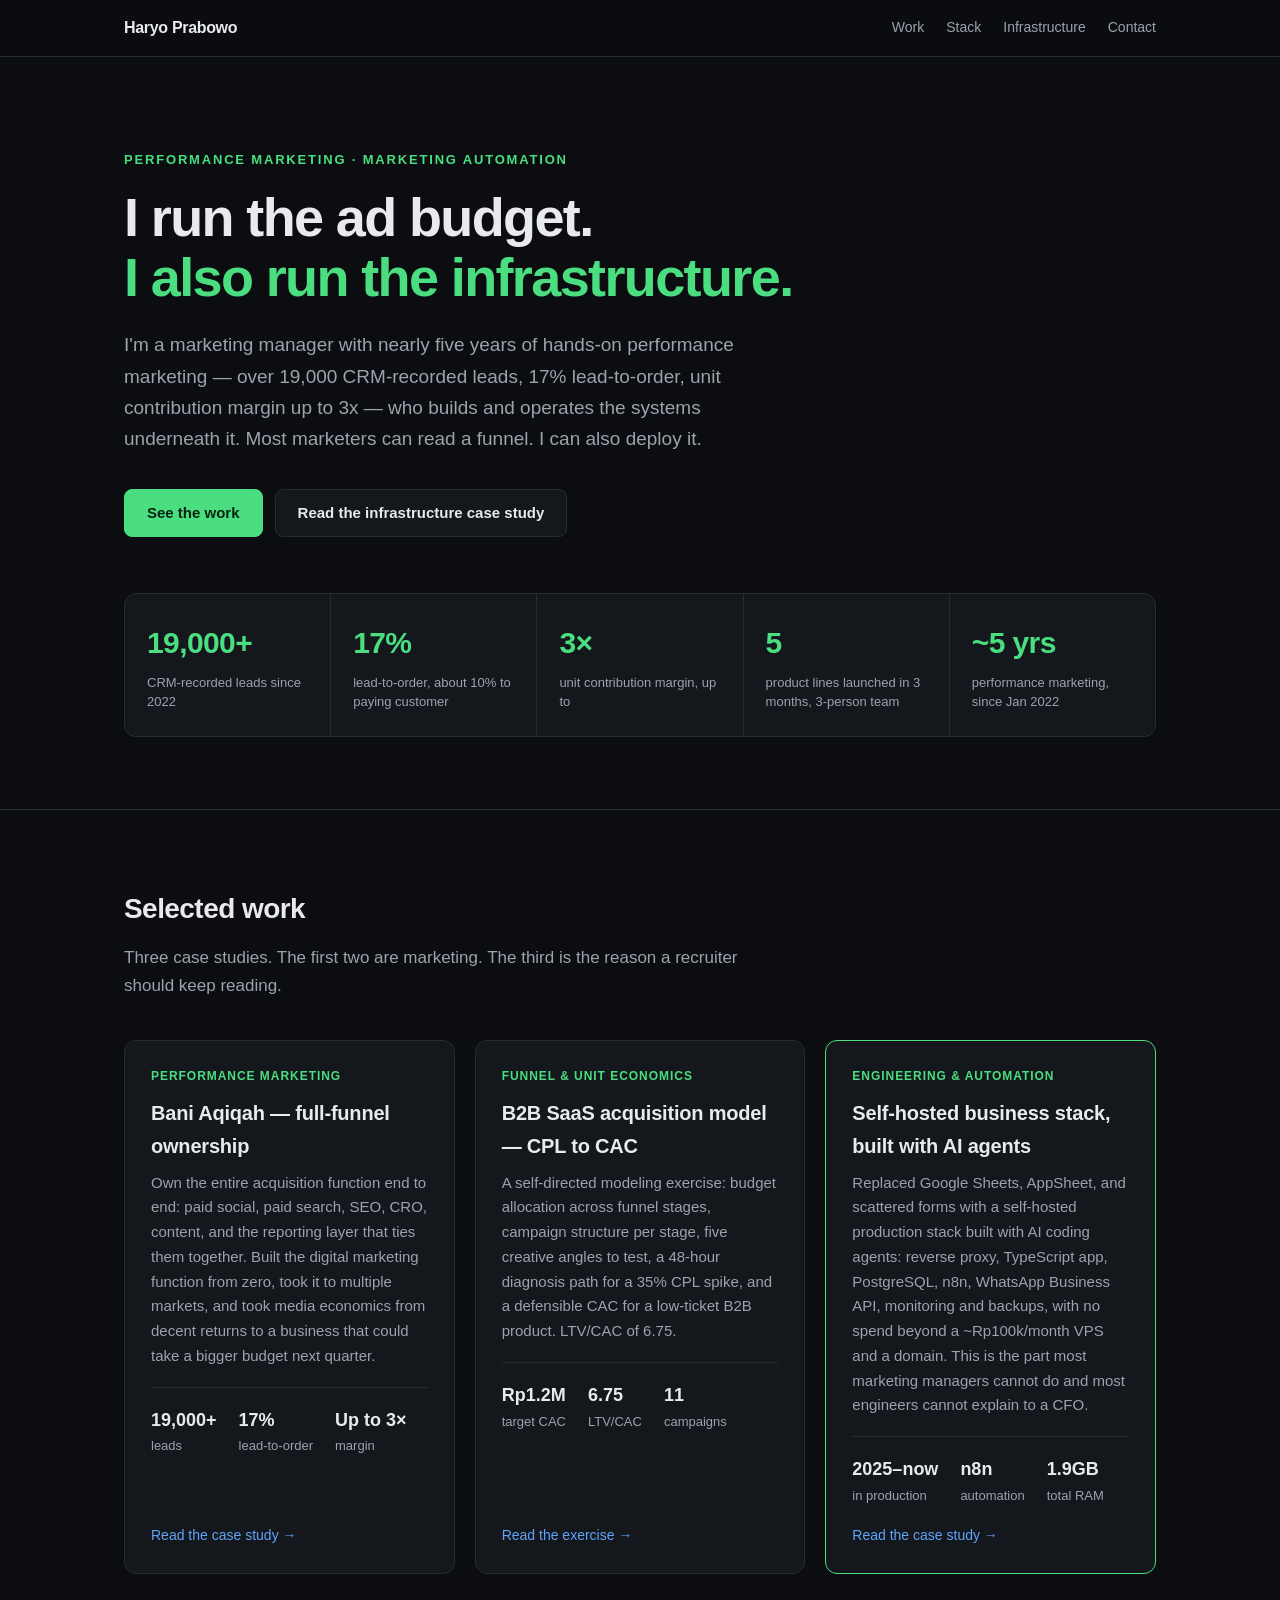
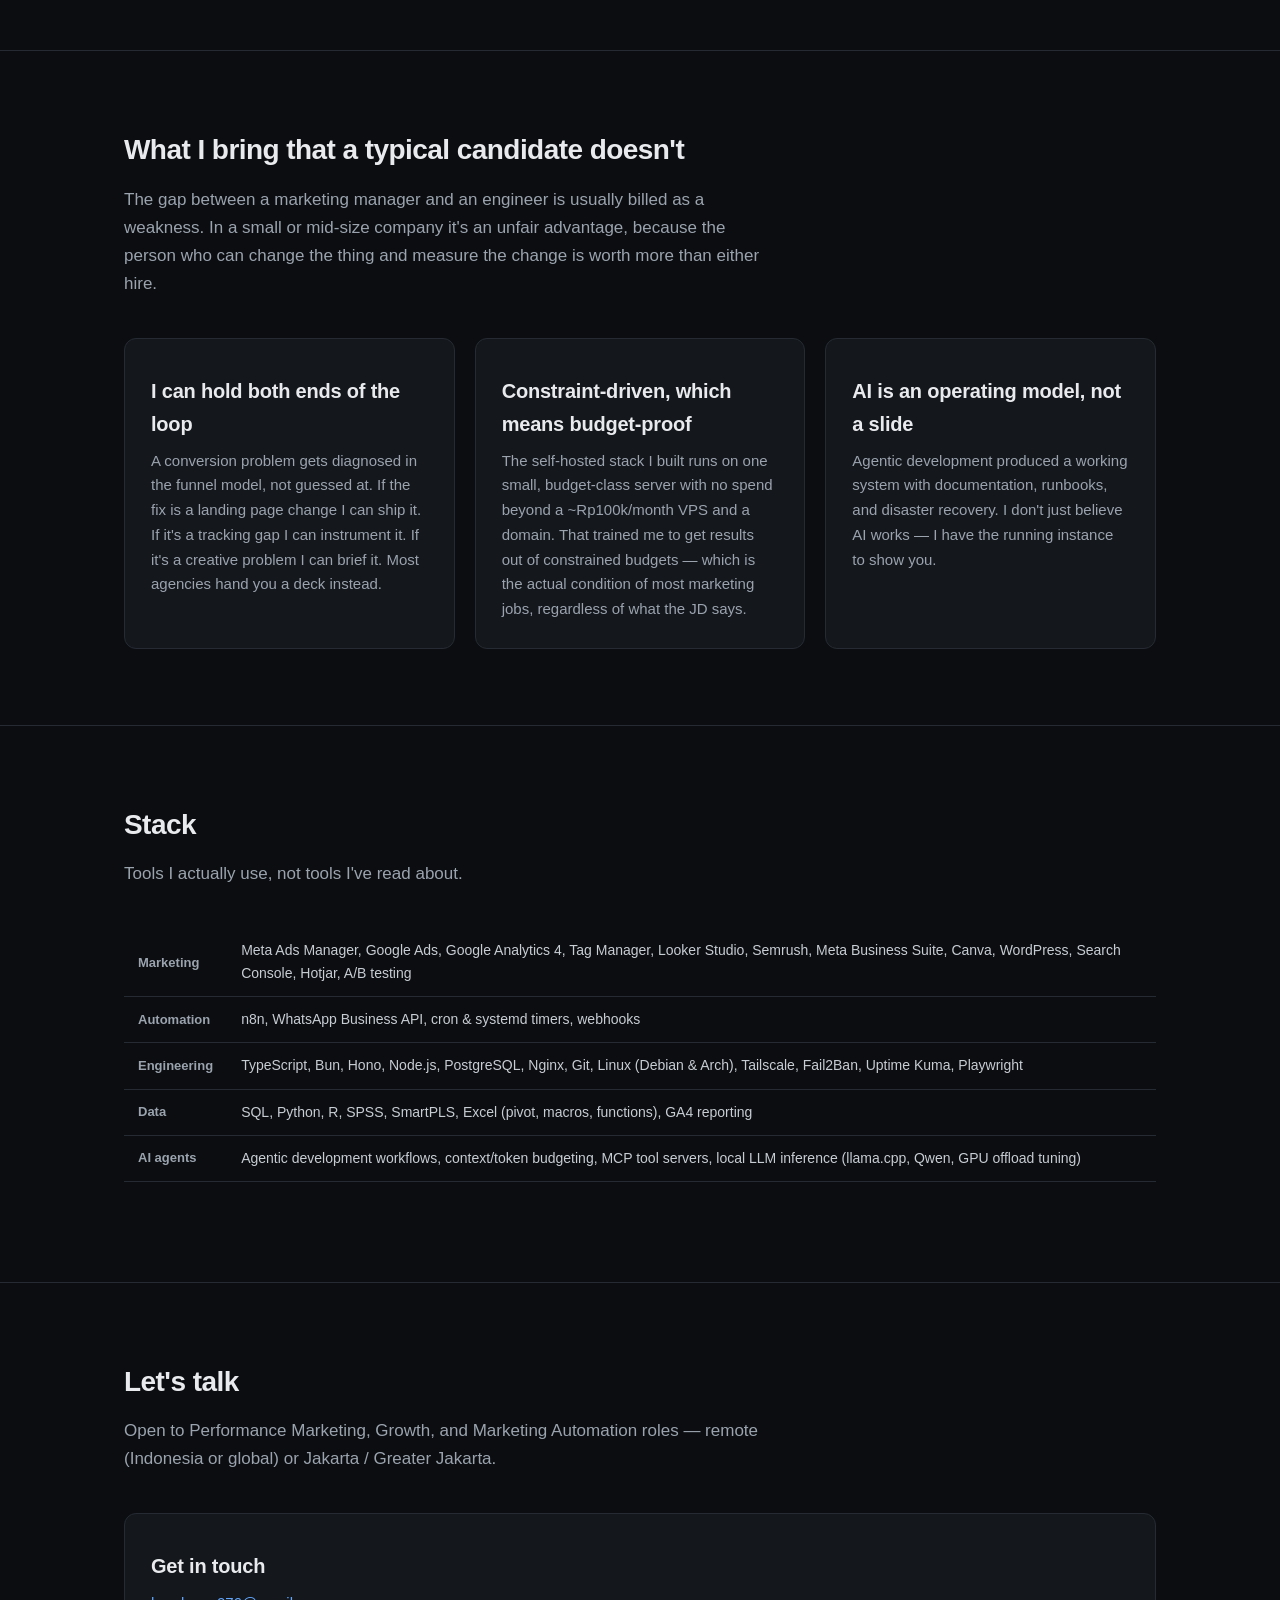
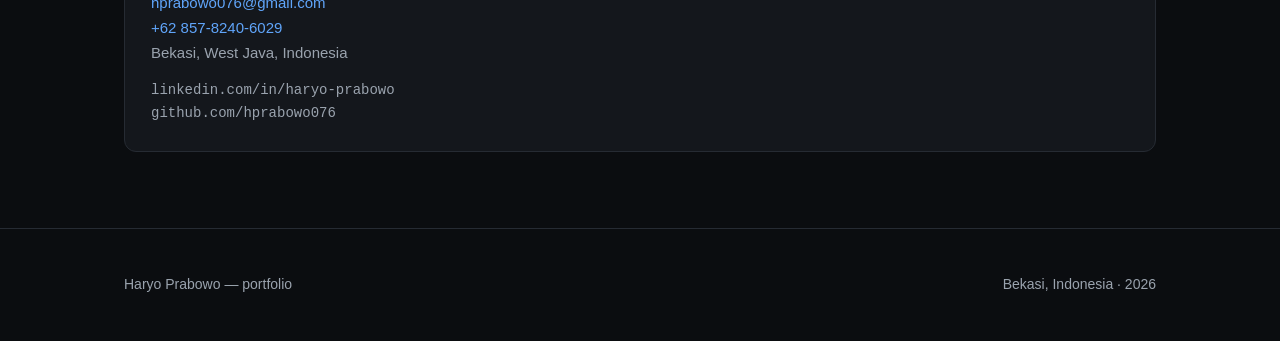
==== index.html @ f2f9f2c0 "Fix 'don't just believe' wording Co-Authored-By: Claude Opus 5.5 <noreply@anthropic.com>" ====
<!DOCTYPE html>
<html lang="en">
<head>
<meta charset="utf-8">
<meta name="viewport" content="width=device-width, initial-scale=1">
<title>Haryo Prabowo — Performance Marketing Manager who builds the stack</title>
<meta name="description" content="Performance marketing manager with over 19,000 CRM-recorded leads since 2022, 17% lead-to-order and unit contribution margin up to 3x, who also builds and operates the self-hosted systems underneath it. Growth, performance marketing, and marketing automation.">
<meta property="og:type" content="website">
<meta property="og:site_name" content="Haryo Prabowo">
<meta property="og:title" content="Haryo Prabowo — Performance Marketing Manager who builds the stack">
<meta property="og:description" content="Over 19,000 CRM-recorded leads, 17% lead-to-order, unit contribution margin up to 3x, and a self-hosted business stack built with AI coding agents. Performance marketing that can also deploy the fix.">
<meta property="og:url" content="https://hprabowo076.github.io/">
<meta property="og:image" content="https://hprabowo076.github.io/og-cover.png">
<meta property="og:image:width" content="1200">
<meta property="og:image:height" content="630">
<meta name="twitter:card" content="summary_large_image">
<meta name="twitter:title" content="Haryo Prabowo — Performance Marketing Manager who builds the stack">
<meta name="twitter:description" content="Over 19,000 CRM-recorded leads, 17% lead-to-order, unit contribution margin up to 3x, and a self-hosted business stack built with AI coding agents. Performance marketing that can also deploy the fix.">
<meta name="twitter:image" content="https://hprabowo076.github.io/og-cover.png">
<link rel="icon" href="favicon.svg">
<link rel="stylesheet" href="style.css">
</head>
<body>

<nav><div class="wrap">
  <a class="brand" href="index.html">Haryo Prabowo</a>
  <div class="links">
    <a href="#work">Work</a>
    <a href="#stack">Stack</a>
    <a href="case-infrastructure.html">Infrastructure</a>
    <a href="#contact">Contact</a>
  </div>
</div></nav>

<header class="hero"><div class="wrap">
  <div class="eyebrow">Performance Marketing · Marketing Automation</div>
  <h1>I run the ad budget.<br><em>I also run the infrastructure.</em></h1>
  <p class="sub">
    I'm a marketing manager with nearly five years of hands-on performance marketing —
    over 19,000 CRM-recorded leads, 17% lead-to-order, unit contribution margin up to 3x — who builds and
    operates the systems underneath it. Most marketers can read a funnel. I can also deploy it.
  </p>
  <div class="cta">
    <a class="btn primary" href="#work">See the work</a>
    <a class="btn" href="case-infrastructure.html">Read the infrastructure case study</a>
  </div>

  <div class="metrics">
    <div class="metric"><div class="n">19,000+</div><div class="l">CRM-recorded leads since 2022</div></div>
    <div class="metric"><div class="n">17%</div><div class="l">lead-to-order, about 10% to paying customer</div></div>
    <div class="metric"><div class="n">3&times;</div><div class="l">unit contribution margin, up to</div></div>
    <div class="metric"><div class="n">5</div><div class="l">product lines launched in 3 months, 3-person team</div></div>
    <div class="metric"><div class="n">~5 yrs</div><div class="l">performance marketing, since Jan 2022</div></div>
  </div>
</div></header>

<section id="work"><div class="wrap">
  <h2>Selected work</h2>
  <p class="section-lede">
    Three case studies. The first two are marketing. The third is the reason a recruiter
    should keep reading.
  </p>
  <div class="cards">

    <div class="card">
      <div class="tag">Performance Marketing</div>
      <h3>Bani Aqiqah — full-funnel ownership</h3>
      <p>
        Own the entire acquisition function end to end: paid social, paid search, SEO, CRO,
        content, and the reporting layer that ties them together. Built the digital marketing function from zero, took it to multiple markets, and took media economics from decent
        returns to a business that could take a bigger budget next quarter.
      </p>
      <div class="stats">
        <div><b>19,000+</b>leads</div>
        <div><b>17%</b>lead-to-order</div>
        <div><b>Up to 3&times;</b>margin</div>
      </div>
      <a class="more" href="case-marketing.html">Read the case study &rarr;</a>
    </div>

    <div class="card">
      <div class="tag">Funnel &amp; Unit Economics</div>
      <h3>B2B SaaS acquisition model — CPL to CAC</h3>
      <p>
        A self-directed modeling exercise: budget allocation across funnel stages, campaign
        structure per stage, five creative angles to test, a 48-hour diagnosis path for a 35% CPL
        spike, and a defensible CAC for a low-ticket B2B product. LTV/CAC of 6.75.
      </p>
      <div class="stats">
        <div><b>Rp1.2M</b>target CAC</div>
        <div><b>6.75</b>LTV/CAC</div>
        <div><b>11</b>campaigns</div>
      </div>
      <a class="more" href="case-kantorku.html">Read the exercise &rarr;</a>
    </div>

    <div class="card" id="stack" style="border-color:#4ade80">
      <div class="tag">Engineering &amp; Automation</div>
      <h3>Self-hosted business stack, built with AI agents</h3>
      <p>
        Replaced Google Sheets, AppSheet, and scattered forms with a self-hosted production
        stack built with AI coding agents: reverse proxy, TypeScript app, PostgreSQL, n8n,
        WhatsApp Business API, monitoring and backups, with no spend beyond a ~Rp100k/month VPS and a domain. This is the part most marketing managers cannot do and most
        engineers cannot explain to a CFO.
      </p>
      <div class="stats">
        <div><b>2025&ndash;now</b>in production</div>
        <div><b>n8n</b>automation</div>
        <div><b>1.9GB</b>total RAM</div>
      </div>
      <a class="more" href="case-infrastructure.html">Read the case study &rarr;</a>
    </div>

  </div>
</div></section>

<section><div class="wrap">
  <h2>What I bring that a typical candidate doesn't</h2>
  <p class="section-lede">
    The gap between a marketing manager and an engineer is usually billed as a weakness.
    In a small or mid-size company it's an unfair advantage, because the person who can
    change the thing and measure the change is worth more than either hire.
  </p>
  <div class="cards">
    <div class="card">
      <h3>I can hold both ends of the loop</h3>
      <p>
        A conversion problem gets diagnosed in the funnel model, not guessed at. If the fix
        is a landing page change I can ship it. If it's a tracking gap I can instrument it.
        If it's a creative problem I can brief it. Most agencies hand you a deck instead.
      </p>
    </div>
    <div class="card">
      <h3>Constraint-driven, which means budget-proof</h3>
      <p>
        The self-hosted stack I built runs on one small, budget-class server with no spend beyond a ~Rp100k/month VPS and a domain. That trained me to get results out of constrained budgets — which is the
        actual condition of most marketing jobs, regardless of what the JD says.
      </p>
    </div>
    <div class="card">
      <h3>AI is an operating model, not a slide</h3>
      <p>
        Agentic development produced a working system
        with documentation, runbooks, and disaster recovery. I don't just believe AI works — I
        have the running instance to show you.
      </p>
    </div>
  </div>
</div></section>

<section><div class="wrap">
  <h2>Stack</h2>
  <p class="section-lede">Tools I actually use, not tools I've read about.</p>
  <table>
    <tr><th>Marketing</th><td>Meta Ads Manager, Google Ads, Google Analytics 4, Tag Manager, Looker Studio, Semrush, Meta Business Suite, Canva, WordPress, Search Console, Hotjar, A/B testing</td></tr>
    <tr><th>Automation</th><td>n8n, WhatsApp Business API, cron &amp; systemd timers, webhooks</td></tr>
    <tr><th>Engineering</th><td>TypeScript, Bun, Hono, Node.js, PostgreSQL, Nginx, Git, Linux (Debian &amp; Arch), Tailscale, Fail2Ban, Uptime Kuma, Playwright</td></tr>
    <tr><th>Data</th><td>SQL, Python, R, SPSS, SmartPLS, Excel (pivot, macros, functions), GA4 reporting</td></tr>
    <tr><th>AI agents</th><td>Agentic development workflows, context/token budgeting, MCP tool servers, local LLM inference (llama.cpp, Qwen, GPU offload tuning)</td></tr>
  </table>
</div></section>

<section id="contact"><div class="wrap">
  <h2>Let's talk</h2>
  <p class="section-lede">
    Open to Performance Marketing, Growth, and Marketing Automation roles — remote
    (Indonesia or global) or Jakarta / Greater Jakarta.
  </p>
  <div class="cards">
    <div class="card">
      <h3>Get in touch</h3>
      <p>
        <a href="mailto:hprabowo076@gmail.com">hprabowo076@gmail.com</a><br>
        <a href="tel:+6285782406029">+62 857-8240-6029</a><br>
        Bekasi, West Java, Indonesia
      </p>
      <p class="mono" style="margin-top:14px; font-size:14px">
        linkedin.com/in/haryo-prabowo<br>
        github.com/hprabowo076
      </p>
    </div>
  </div>
</div></section>

<footer><div class="wrap">
  <span>Haryo Prabowo — portfolio</span>
  <span>Bekasi, Indonesia · 2026</span>
</div></footer>

</body>
</html>
---- style.css ----
:root {
  --bg: #0b0d10;
  --surface: #14171c;
  --surface-2: #1b1f26;
  --line: #262b33;
  --text: #e8eaed;
  --muted: #9aa3ae;
  --accent: #4ade80;
  --accent-2: #60a5fa;
  --warn: #fbbf24;
  --max: 1080px;
}

* { box-sizing: border-box; margin: 0; padding: 0; }

html { scroll-behavior: smooth; }

body {
  background: var(--bg);
  color: var(--text);
  font: 16px/1.65 -apple-system, BlinkMacSystemFont, "Segoe UI", Inter, Roboto, sans-serif;
  -webkit-font-smoothing: antialiased;
}

a { color: var(--accent-2); text-decoration: none; }
a:hover { text-decoration: underline; }

.wrap { max-width: var(--max); margin: 0 auto; padding: 0 24px; }
.mono { font-family: ui-monospace, SFMono-Regular, "SF Mono", Menlo, Consolas, monospace; }

/* ---- nav ---- */
nav {
  position: sticky; top: 0; z-index: 10;
  background: rgba(11, 13, 16, 0.85);
  backdrop-filter: blur(12px);
  border-bottom: 1px solid var(--line);
}
nav .wrap { display: flex; align-items: center; justify-content: space-between; height: 56px; }
nav .brand { font-weight: 700; letter-spacing: -0.02em; color: var(--text); }
nav .links { display: flex; gap: 22px; font-size: 14px; }
nav .links a { color: var(--muted); }
nav .links a:hover { color: var(--text); text-decoration: none; }

/* ---- hero ---- */
header.hero { padding: 92px 0 72px; border-bottom: 1px solid var(--line); }
.eyebrow {
  font-size: 13px; letter-spacing: 0.14em; text-transform: uppercase;
  color: var(--accent); margin-bottom: 18px; font-weight: 600;
}
h1 { font-size: clamp(32px, 5.5vw, 54px); line-height: 1.1; letter-spacing: -0.03em; font-weight: 800; }
h1 em { font-style: normal; color: var(--accent); }
.sub { margin-top: 22px; font-size: 19px; color: var(--muted); max-width: 640px; }
.cta { margin-top: 34px; display: flex; gap: 12px; flex-wrap: wrap; }
.btn {
  display: inline-block; padding: 11px 22px; border-radius: 8px;
  font-size: 15px; font-weight: 600; border: 1px solid var(--line);
  background: var(--surface); color: var(--text);
}
.btn:hover { border-color: var(--accent); text-decoration: none; }
.btn.primary { background: var(--accent); color: #06240f; border-color: var(--accent); }

/* ---- metrics ---- */
.metrics { display: grid; grid-template-columns: repeat(auto-fit, minmax(190px, 1fr)); gap: 1px; background: var(--line); border: 1px solid var(--line); border-radius: 12px; overflow: hidden; margin-top: 56px; }
.metric { background: var(--surface); padding: 24px 22px; }
.metric .n { font-size: 30px; font-weight: 800; letter-spacing: -0.02em; color: var(--accent); }
.metric .l { font-size: 13px; color: var(--muted); margin-top: 6px; line-height: 1.45; }

/* ---- sections ---- */
section { padding: 76px 0; border-bottom: 1px solid var(--line); }
h2 { font-size: 28px; letter-spacing: -0.02em; font-weight: 700; margin-bottom: 12px; }
.section-lede { color: var(--muted); max-width: 640px; margin-bottom: 40px; font-size: 17px; }

/* ---- case cards ---- */
.cards { display: grid; grid-template-columns: repeat(auto-fit, minmax(320px, 1fr)); gap: 20px; }
.card {
  background: var(--surface); border: 1px solid var(--line); border-radius: 12px;
  padding: 26px; display: flex; flex-direction: column; transition: border-color .15s;
}
.card:hover { border-color: var(--accent); }
.card .tag { font-size: 12px; color: var(--accent); letter-spacing: .08em; text-transform: uppercase; font-weight: 600; }
.card h3 { font-size: 20px; margin: 10px 0 8px; letter-spacing: -0.01em; }
.card p { color: var(--muted); font-size: 15px; }
.card .stats { margin-top: 18px; padding-top: 18px; border-top: 1px solid var(--line); display: flex; gap: 22px; font-size: 13px; color: var(--muted); }
.card .stats b { display: block; color: var(--text); font-size: 18px; }
.card .more { margin-top: auto; padding-top: 18px; font-size: 14px; color: var(--accent-2); }

/* ---- article (case study pages) ---- */
article h1 { font-size: clamp(28px, 4.5vw, 42px); margin-bottom: 8px; }
article .meta { color: var(--muted); font-size: 14px; margin-bottom: 40px; }
article h2 { margin-top: 48px; font-size: 24px; }
article h3 { margin-top: 32px; font-size: 18px; color: var(--text); }
article p { margin: 16px 0; color: #c8cdd4; max-width: 72ch; }
article ul { margin: 16px 0 16px 22px; color: #c8cdd4; }
article li { margin-bottom: 8px; }
article .callout {
  border-left: 3px solid var(--accent); background: var(--surface);
  padding: 18px 22px; border-radius: 0 8px 8px 0; margin: 28px 0;
}
article .callout p { margin: 0; color: var(--text); }
.back { display: inline-block; margin-bottom: 28px; font-size: 14px; color: var(--muted); }

table { width: 100%; border-collapse: collapse; margin: 24px 0; font-size: 14px; }
th, td { text-align: left; padding: 11px 14px; border-bottom: 1px solid var(--line); }
th { color: var(--muted); font-weight: 600; font-size: 13px; }
td { color: #c8cdd4; }

pre {
  background: var(--surface); border: 1px solid var(--line); border-radius: 8px;
  padding: 18px; overflow-x: auto; font-size: 13px; line-height: 1.6; color: #c8cdd4;
  margin: 20px 0;
}
code { font-family: ui-monospace, SFMono-Regular, Menlo, Consolas, monospace; }
p code, li code, td code { background: var(--surface-2); padding: 2px 6px; border-radius: 4px; font-size: 13px; }

footer { padding: 44px 0; color: var(--muted); font-size: 14px; }
footer .wrap { display: flex; justify-content: space-between; flex-wrap: wrap; gap: 12px; }

@media (max-width: 640px) {
  nav .links { gap: 14px; font-size: 13px; }
  header.hero { padding: 60px 0 48px; }
  section { padding: 56px 0; }
}
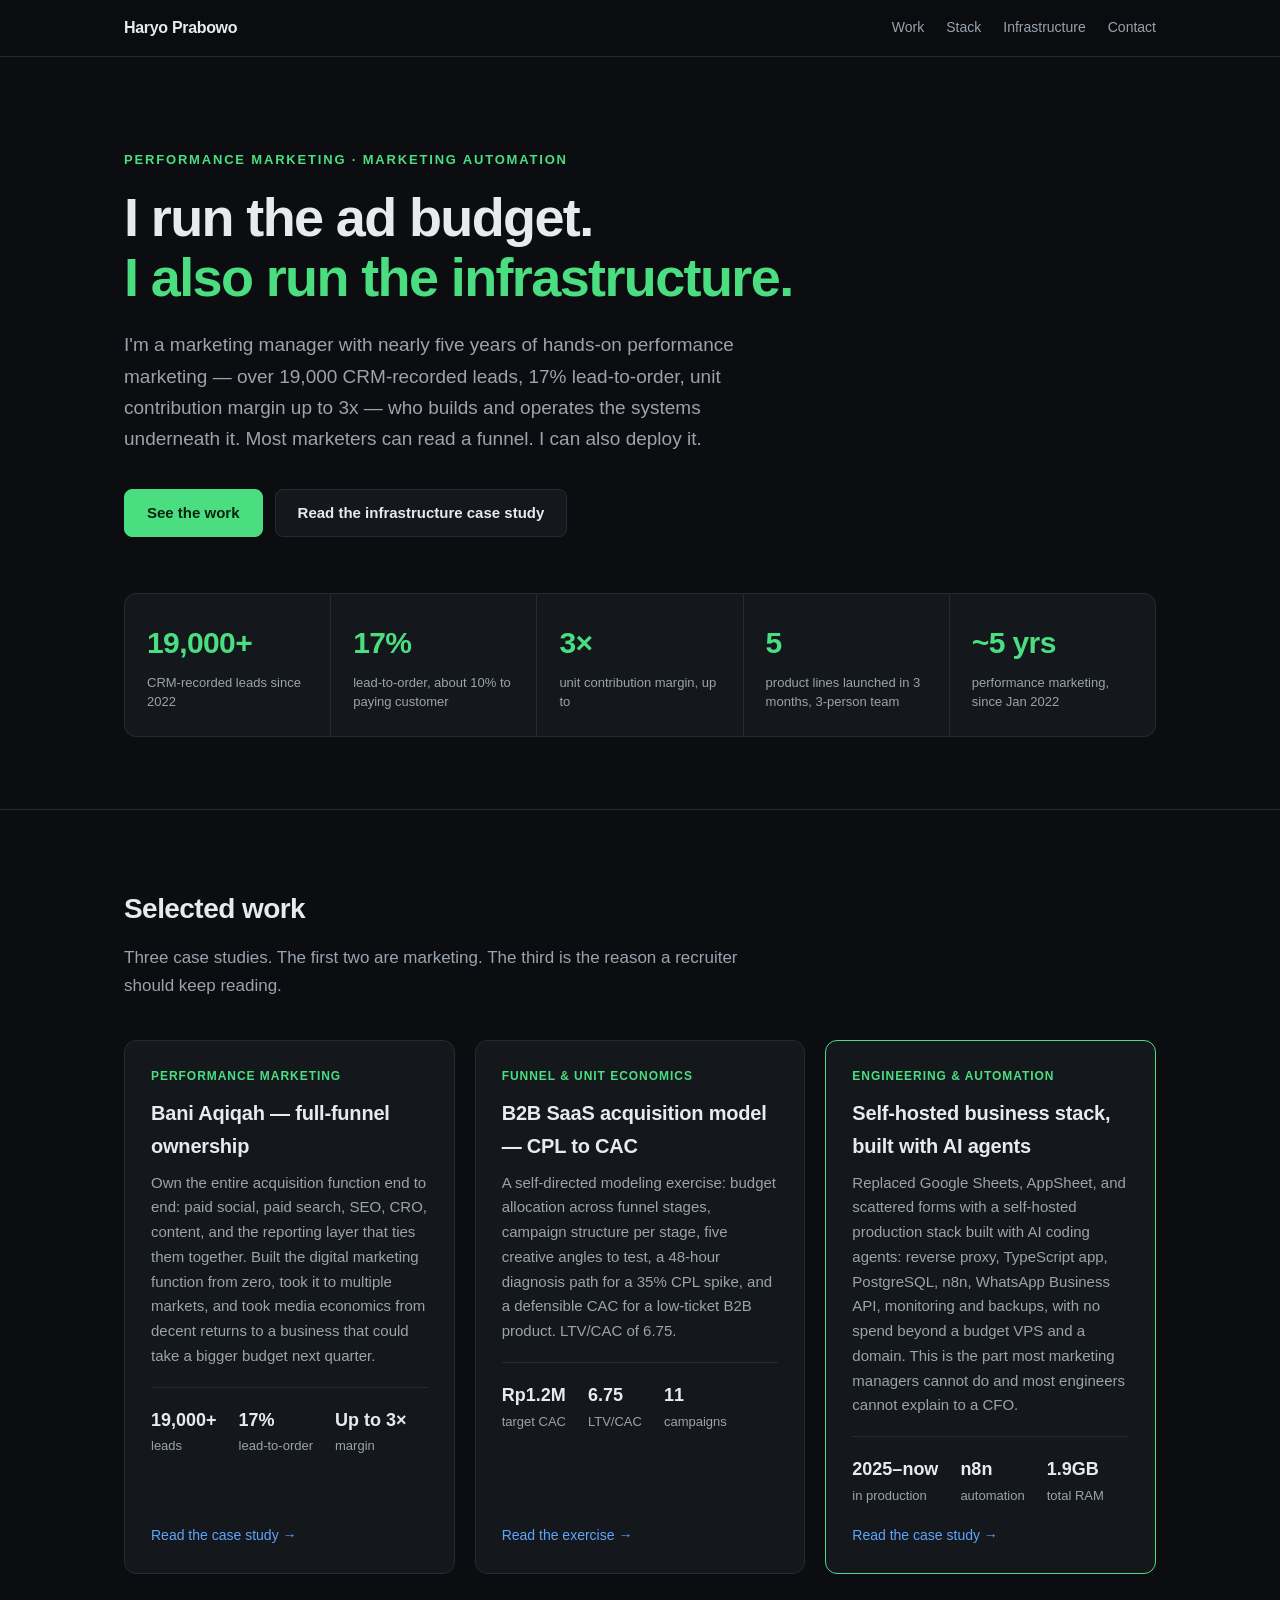
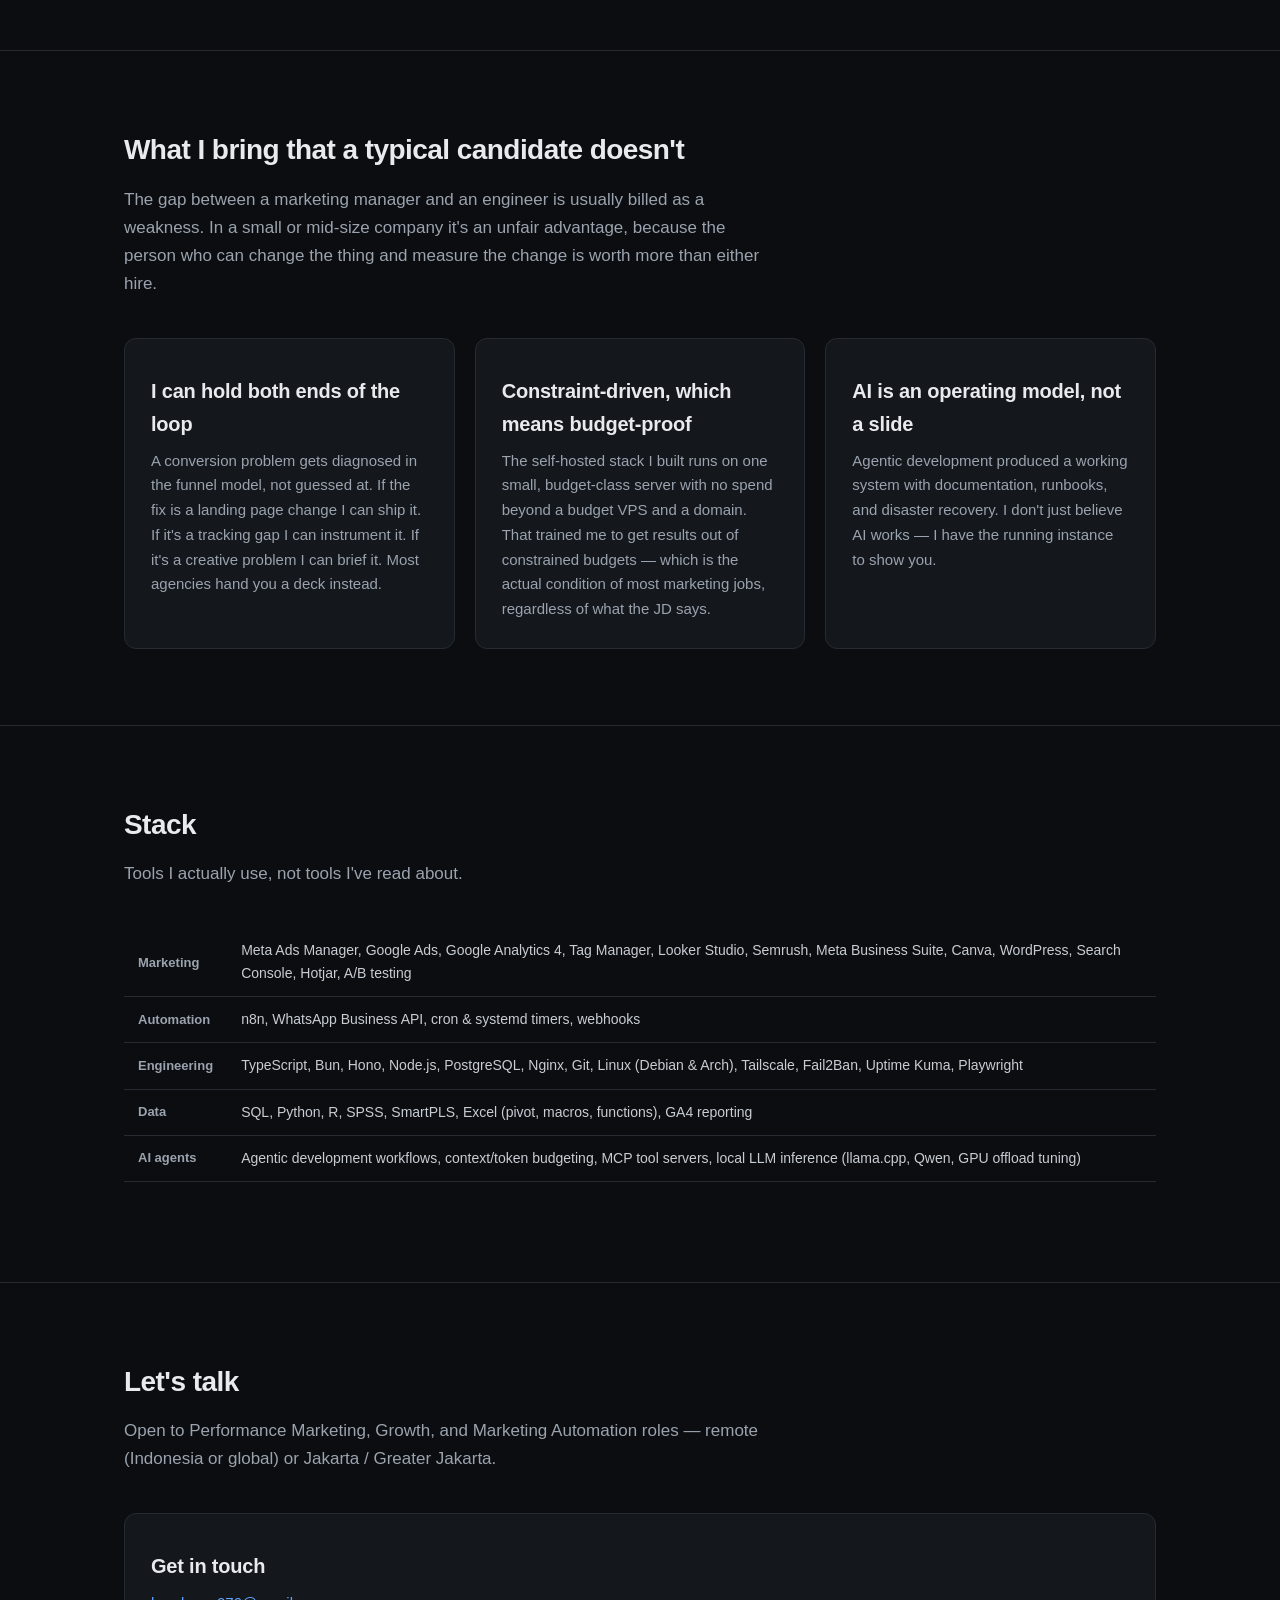
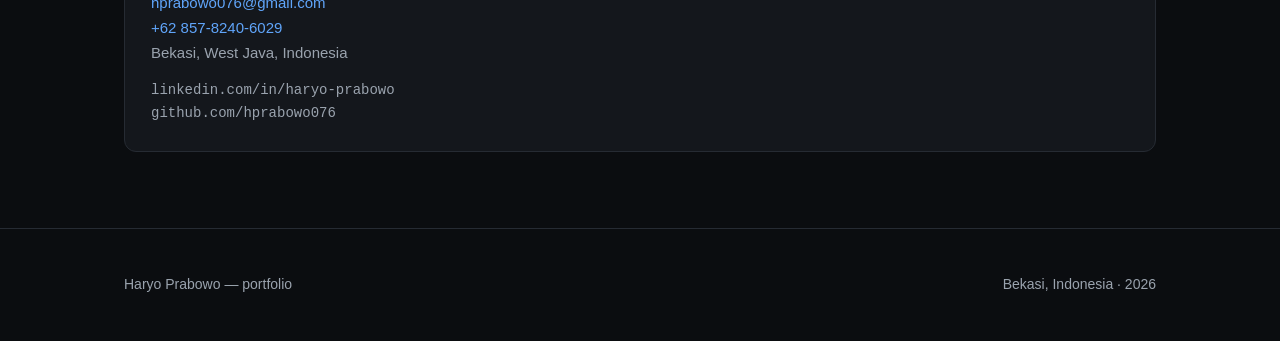
==== commit 210eb0dc: "Drop server cost from portfolio and resume Co-Authored-By: Claude Opus 5.5 <noreply@anthropic.com>" ====
--- a/index.html
+++ b/index.html
@@ -100,7 +100,7 @@
       <p>
         Replaced Google Sheets, AppSheet, and scattered forms with a self-hosted production
         stack built with AI coding agents: reverse proxy, TypeScript app, PostgreSQL, n8n,
-        WhatsApp Business API, monitoring and backups, with no spend beyond a ~Rp100k/month VPS and a domain. This is the part most marketing managers cannot do and most
+        WhatsApp Business API, monitoring and backups, with no spend beyond a budget VPS and a domain. This is the part most marketing managers cannot do and most
         engineers cannot explain to a CFO.
       </p>
       <div class="stats">
@@ -133,7 +133,7 @@
     <div class="card">
       <h3>Constraint-driven, which means budget-proof</h3>
       <p>
-        The self-hosted stack I built runs on one small, budget-class server with no spend beyond a ~Rp100k/month VPS and a domain. That trained me to get results out of constrained budgets — which is the
+        The self-hosted stack I built runs on one small, budget-class server with no spend beyond a budget VPS and a domain. That trained me to get results out of constrained budgets — which is the
         actual condition of most marketing jobs, regardless of what the JD says.
       </p>
     </div>
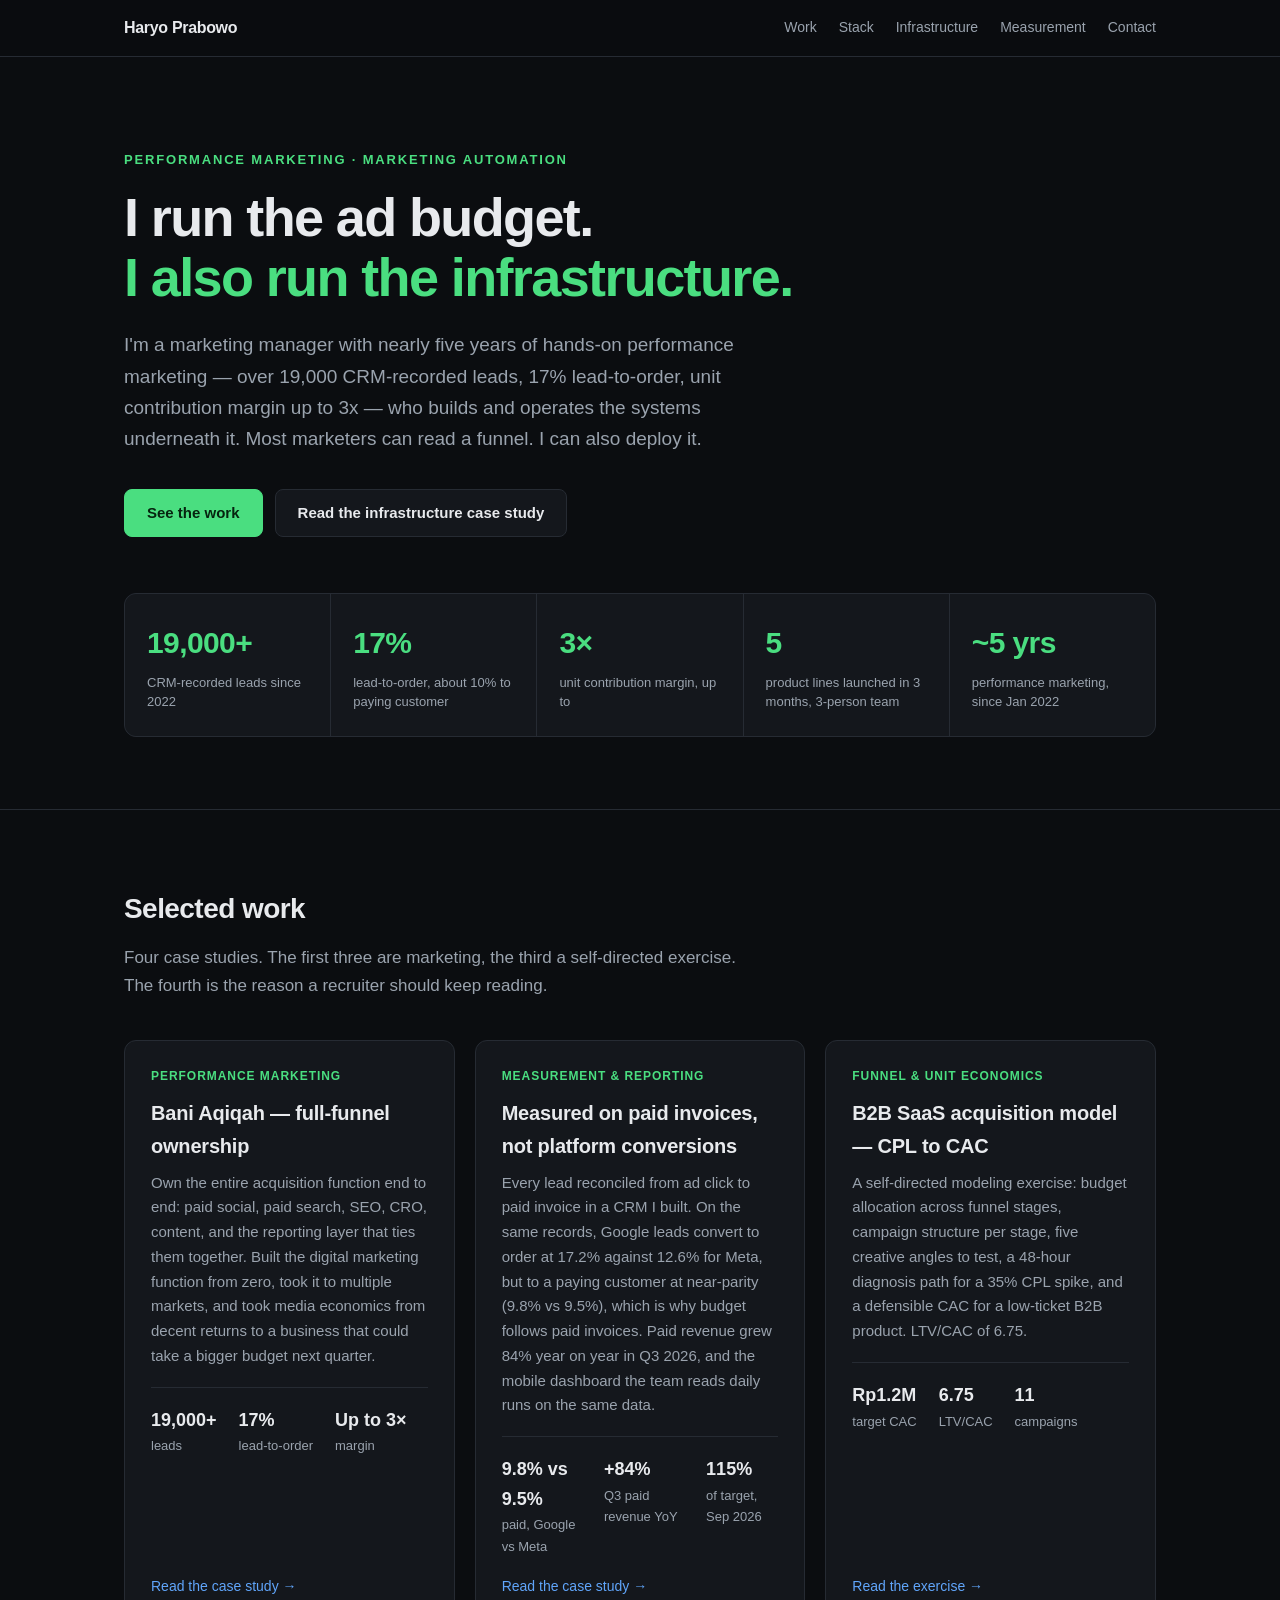
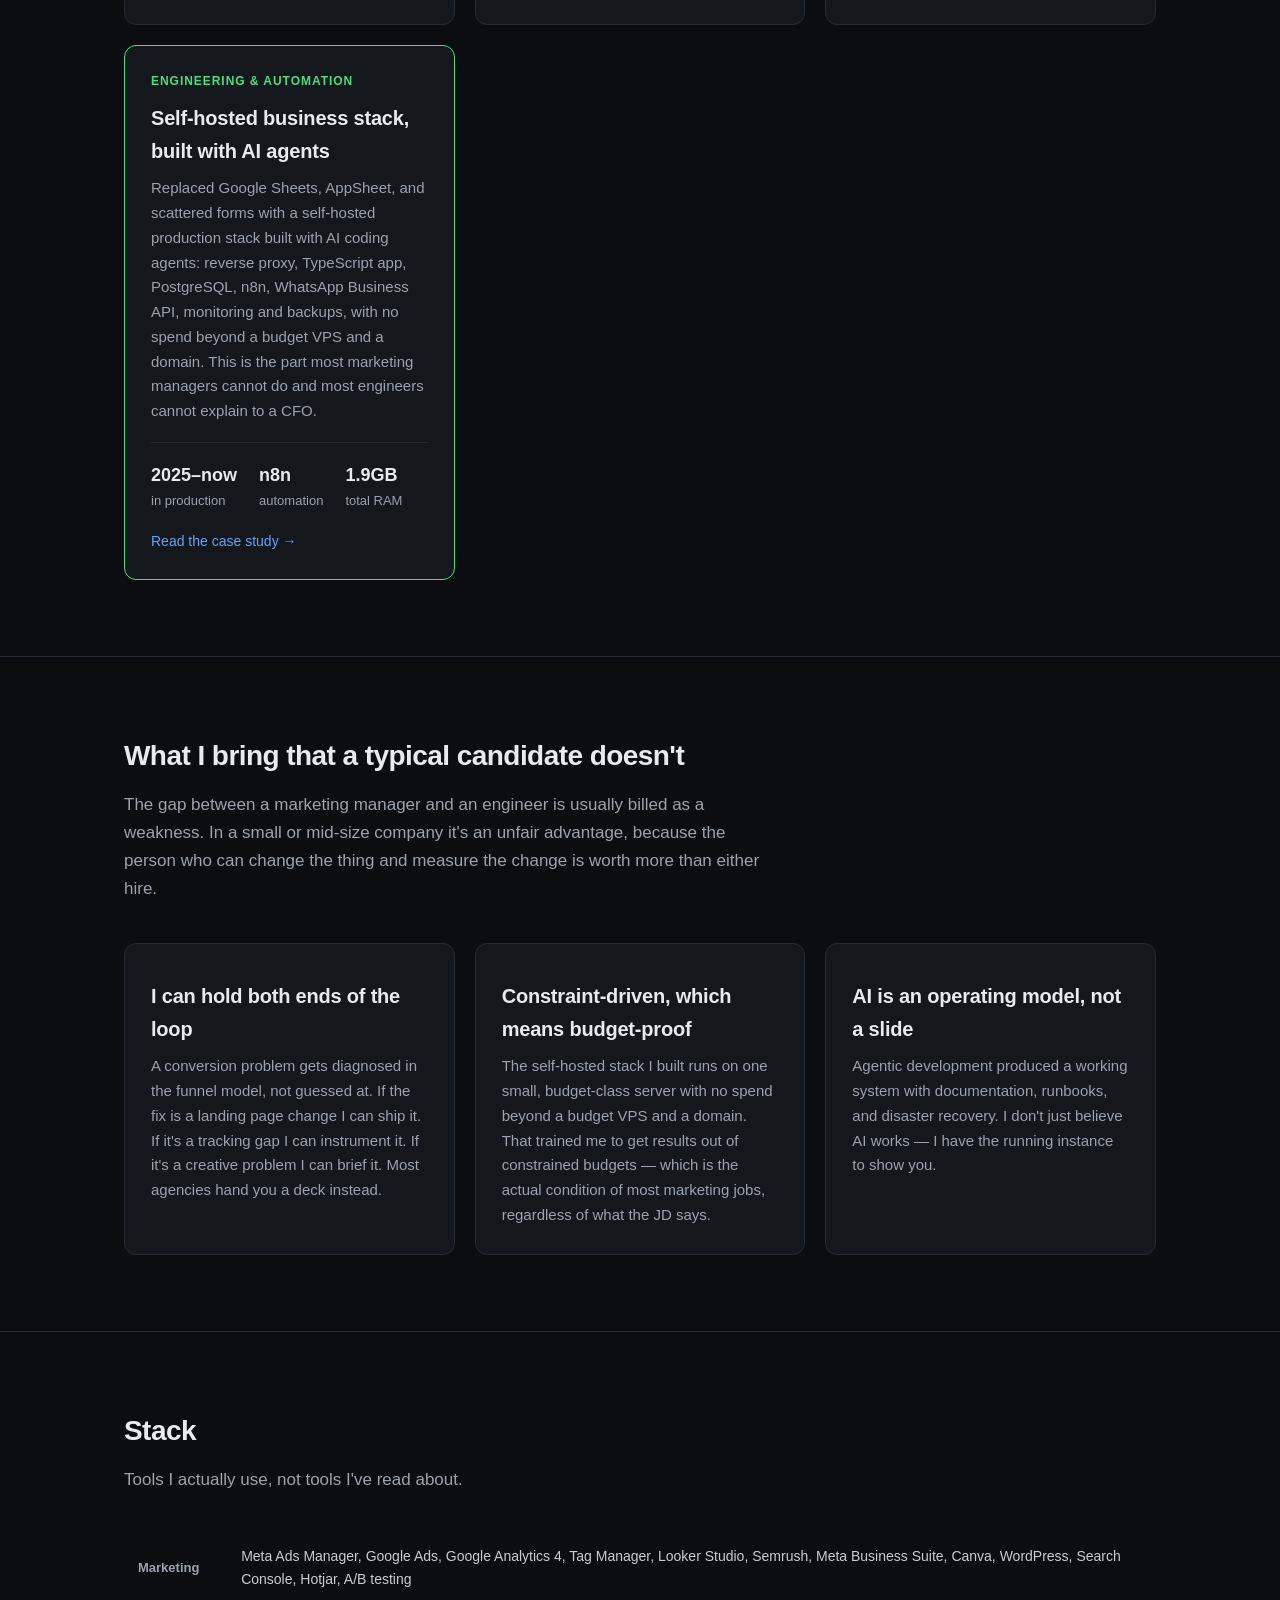
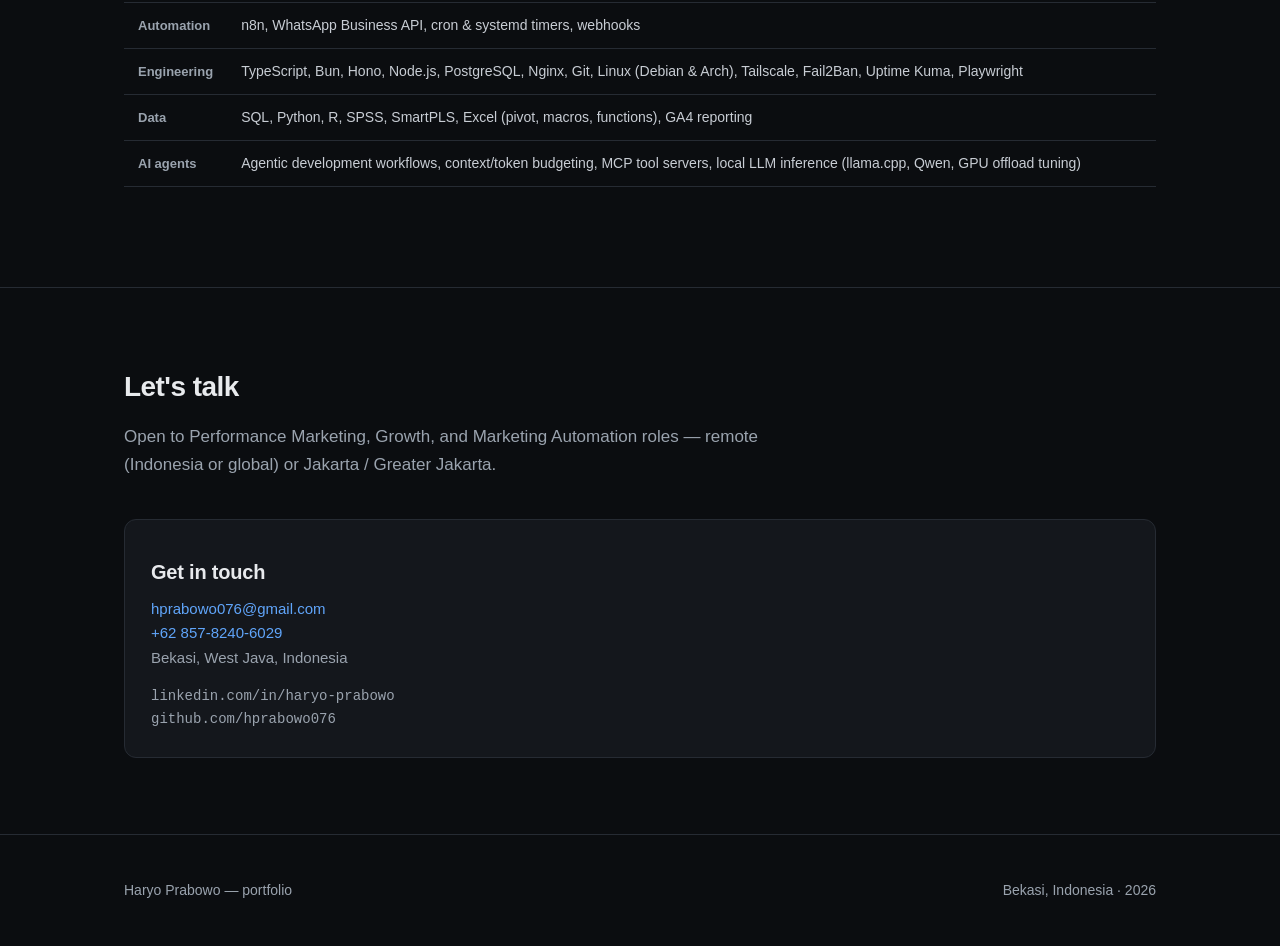
==== commit 0ed14d25: "Add measurement case study (paid-invoice reconciliation, reporting dashboard) Co-Authored-By: Claude" ====
--- a/index.html
+++ b/index.html
@@ -28,6 +28,7 @@
     <a href="#work">Work</a>
     <a href="#stack">Stack</a>
     <a href="case-infrastructure.html">Infrastructure</a>
+    <a href="case-measurement.html">Measurement</a>
     <a href="#contact">Contact</a>
   </div>
 </div></nav>
@@ -57,8 +58,8 @@
 <section id="work"><div class="wrap">
   <h2>Selected work</h2>
   <p class="section-lede">
-    Three case studies. The first two are marketing. The third is the reason a recruiter
-    should keep reading.
+    Four case studies. The first three are marketing, the third a self-directed exercise. The fourth
+    is the reason a recruiter should keep reading.
   </p>
   <div class="cards">
 
@@ -76,6 +77,23 @@
         <div><b>Up to 3&times;</b>margin</div>
       </div>
       <a class="more" href="case-marketing.html">Read the case study &rarr;</a>
+    </div>
+
+    <div class="card">
+      <div class="tag">Measurement &amp; Reporting</div>
+      <h3>Measured on paid invoices, not platform conversions</h3>
+      <p>
+        Every lead reconciled from ad click to paid invoice in a CRM I built. On the same records, Google
+        leads convert to order at 17.2% against 12.6% for Meta, but to a paying customer at near-parity
+        (9.8% vs 9.5%), which is why budget follows paid invoices. Paid revenue grew 84% year on year in
+        Q3 2026, and the mobile dashboard the team reads daily runs on the same data.
+      </p>
+      <div class="stats">
+        <div><b>9.8% vs 9.5%</b>paid, Google vs Meta</div>
+        <div><b>+84%</b>Q3 paid revenue YoY</div>
+        <div><b>115%</b>of target, Sep 2026</div>
+      </div>
+      <a class="more" href="case-measurement.html">Read the case study &rarr;</a>
     </div>
 
     <div class="card">
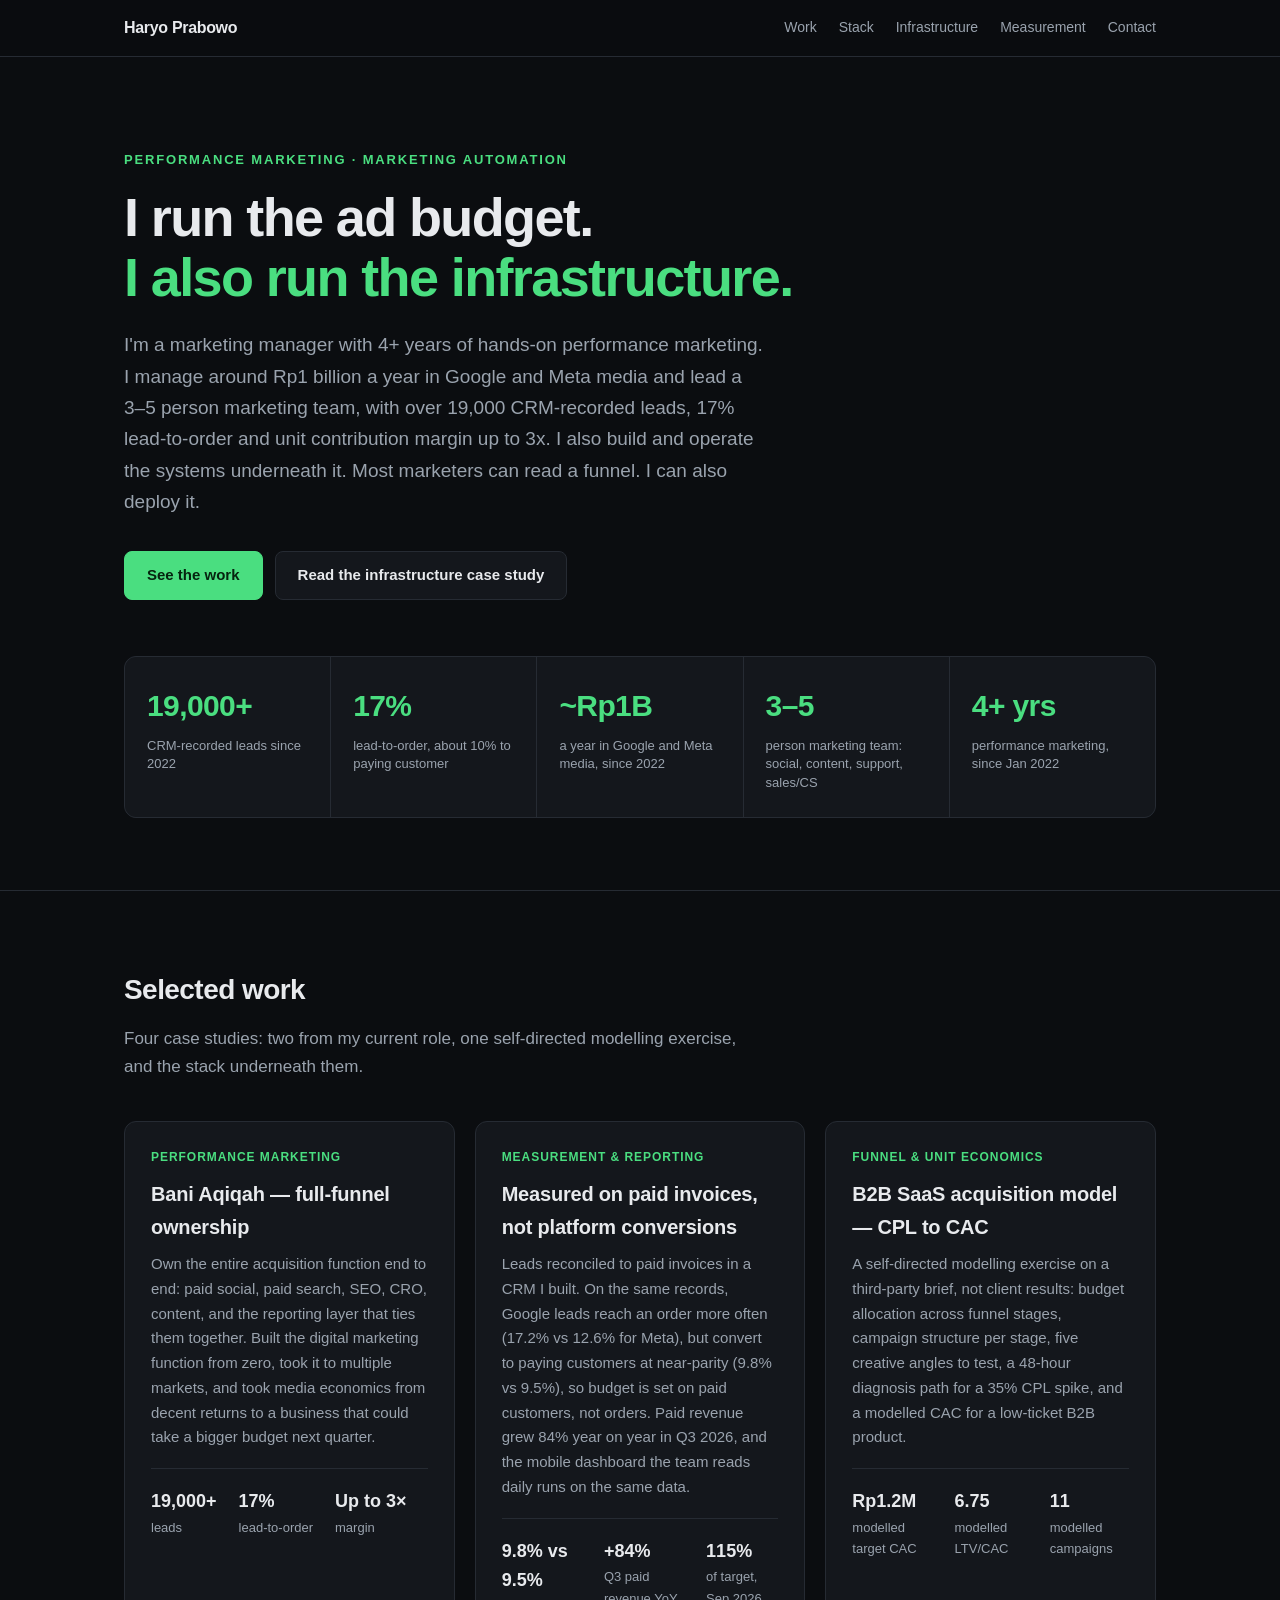
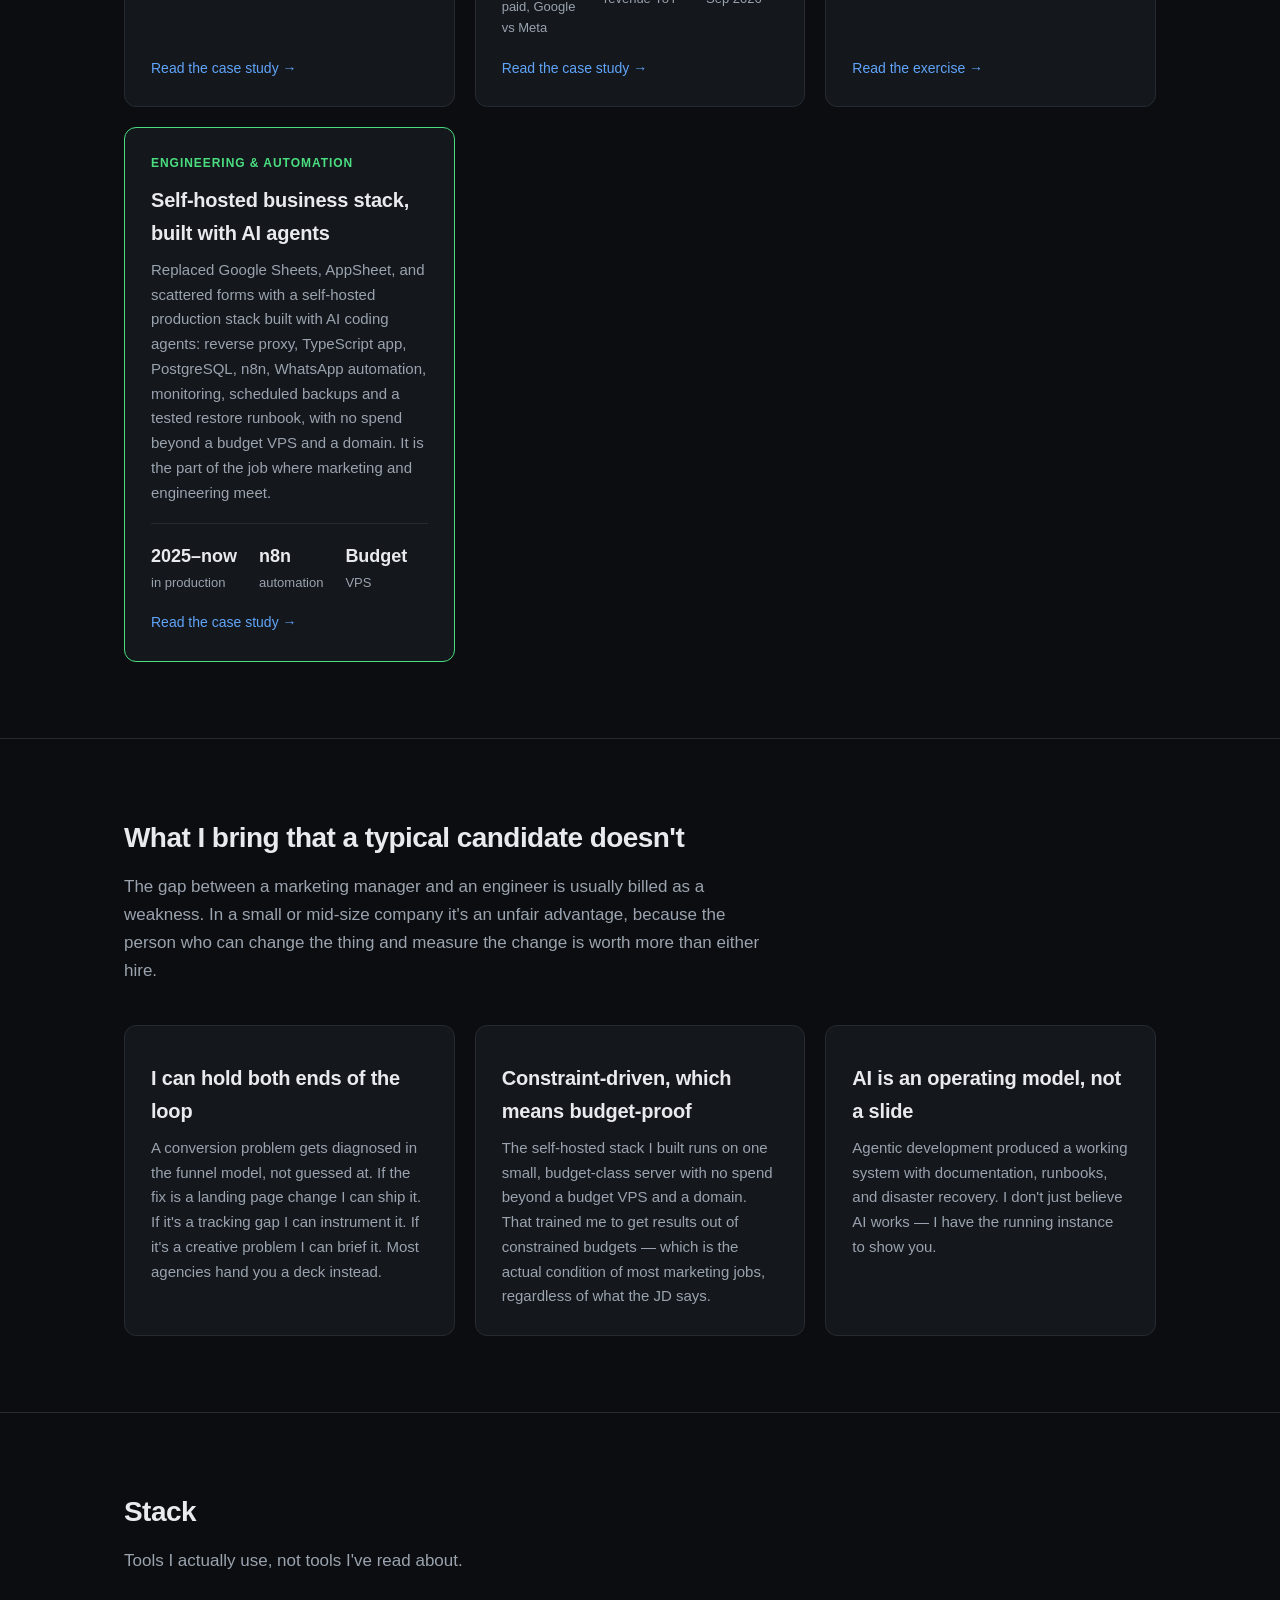
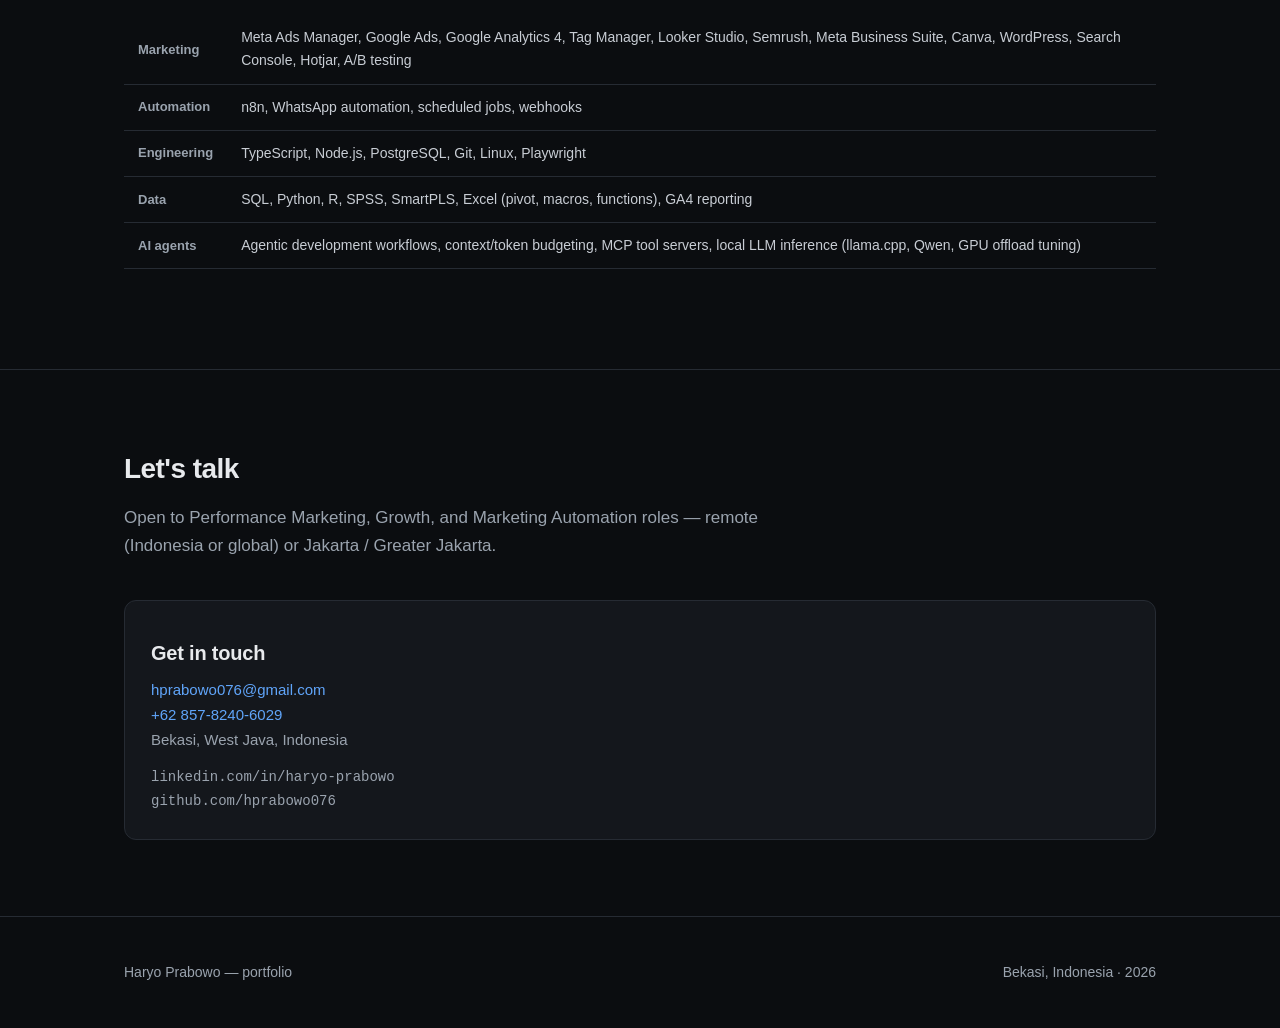
==== commit 45541bff: "Apply independent review: budget ballpark, team, near-parity channel message, WhatsApp automation wo" ====
--- a/index.html
+++ b/index.html
@@ -4,18 +4,18 @@
 <meta charset="utf-8">
 <meta name="viewport" content="width=device-width, initial-scale=1">
 <title>Haryo Prabowo — Performance Marketing Manager who builds the stack</title>
-<meta name="description" content="Performance marketing manager with over 19,000 CRM-recorded leads since 2022, 17% lead-to-order and unit contribution margin up to 3x, who also builds and operates the self-hosted systems underneath it. Growth, performance marketing, and marketing automation.">
+<meta name="description" content="Performance marketing manager: around Rp1 billion a year in Google and Meta media, over 19,000 CRM-recorded leads since 2022, 17% lead-to-order, a 3–5 person team, and the self-hosted systems underneath it. Growth, performance marketing, and marketing automation.">
 <meta property="og:type" content="website">
 <meta property="og:site_name" content="Haryo Prabowo">
 <meta property="og:title" content="Haryo Prabowo — Performance Marketing Manager who builds the stack">
-<meta property="og:description" content="Over 19,000 CRM-recorded leads, 17% lead-to-order, unit contribution margin up to 3x, and a self-hosted business stack built with AI coding agents. Performance marketing that can also deploy the fix.">
+<meta property="og:description" content="Around Rp1 billion a year in Google and Meta media, over 19,000 CRM-recorded leads, 17% lead-to-order, and a self-hosted business stack built with AI coding agents. Performance marketing that can also deploy the fix.">
 <meta property="og:url" content="https://hprabowo076.github.io/">
 <meta property="og:image" content="https://hprabowo076.github.io/og-cover.png">
 <meta property="og:image:width" content="1200">
 <meta property="og:image:height" content="630">
 <meta name="twitter:card" content="summary_large_image">
 <meta name="twitter:title" content="Haryo Prabowo — Performance Marketing Manager who builds the stack">
-<meta name="twitter:description" content="Over 19,000 CRM-recorded leads, 17% lead-to-order, unit contribution margin up to 3x, and a self-hosted business stack built with AI coding agents. Performance marketing that can also deploy the fix.">
+<meta name="twitter:description" content="Around Rp1 billion a year in Google and Meta media, over 19,000 CRM-recorded leads, 17% lead-to-order, and a self-hosted business stack built with AI coding agents. Performance marketing that can also deploy the fix.">
 <meta name="twitter:image" content="https://hprabowo076.github.io/og-cover.png">
 <link rel="icon" href="favicon.svg">
 <link rel="stylesheet" href="style.css">
@@ -37,9 +37,10 @@
   <div class="eyebrow">Performance Marketing · Marketing Automation</div>
   <h1>I run the ad budget.<br><em>I also run the infrastructure.</em></h1>
   <p class="sub">
-    I'm a marketing manager with nearly five years of hands-on performance marketing —
-    over 19,000 CRM-recorded leads, 17% lead-to-order, unit contribution margin up to 3x — who builds and
-    operates the systems underneath it. Most marketers can read a funnel. I can also deploy it.
+    I'm a marketing manager with 4+ years of hands-on performance marketing. I manage around Rp1 billion a
+    year in Google and Meta media and lead a 3&ndash;5 person marketing team, with over 19,000 CRM-recorded
+    leads, 17% lead-to-order and unit contribution margin up to 3x. I also build and operate the systems
+    underneath it. Most marketers can read a funnel. I can also deploy it.
   </p>
   <div class="cta">
     <a class="btn primary" href="#work">See the work</a>
@@ -49,17 +50,16 @@
   <div class="metrics">
     <div class="metric"><div class="n">19,000+</div><div class="l">CRM-recorded leads since 2022</div></div>
     <div class="metric"><div class="n">17%</div><div class="l">lead-to-order, about 10% to paying customer</div></div>
-    <div class="metric"><div class="n">3&times;</div><div class="l">unit contribution margin, up to</div></div>
-    <div class="metric"><div class="n">5</div><div class="l">product lines launched in 3 months, 3-person team</div></div>
-    <div class="metric"><div class="n">~5 yrs</div><div class="l">performance marketing, since Jan 2022</div></div>
+    <div class="metric"><div class="n">~Rp1B</div><div class="l">a year in Google and Meta media, since 2022</div></div>
+    <div class="metric"><div class="n">3&ndash;5</div><div class="l">person marketing team: social, content, support, sales/CS</div></div>
+    <div class="metric"><div class="n">4+ yrs</div><div class="l">performance marketing, since Jan 2022</div></div>
   </div>
 </div></header>
 
 <section id="work"><div class="wrap">
   <h2>Selected work</h2>
   <p class="section-lede">
-    Four case studies. The first three are marketing, the third a self-directed exercise. The fourth
-    is the reason a recruiter should keep reading.
+    Four case studies: two from my current role, one self-directed modelling exercise, and the stack underneath them.
   </p>
   <div class="cards">
 
@@ -83,9 +83,9 @@
       <div class="tag">Measurement &amp; Reporting</div>
       <h3>Measured on paid invoices, not platform conversions</h3>
       <p>
-        Every lead reconciled from ad click to paid invoice in a CRM I built. On the same records, Google
-        leads convert to order at 17.2% against 12.6% for Meta, but to a paying customer at near-parity
-        (9.8% vs 9.5%), which is why budget follows paid invoices. Paid revenue grew 84% year on year in
+        Leads reconciled to paid invoices in a CRM I built. On the same records, Google
+        leads reach an order more often (17.2% vs 12.6% for Meta), but convert to paying customers at
+        near-parity (9.8% vs 9.5%), so budget is set on paid customers, not orders. Paid revenue grew 84% year on year in
         Q3 2026, and the mobile dashboard the team reads daily runs on the same data.
       </p>
       <div class="stats">
@@ -100,14 +100,14 @@
       <div class="tag">Funnel &amp; Unit Economics</div>
       <h3>B2B SaaS acquisition model — CPL to CAC</h3>
       <p>
-        A self-directed modeling exercise: budget allocation across funnel stages, campaign
-        structure per stage, five creative angles to test, a 48-hour diagnosis path for a 35% CPL
-        spike, and a defensible CAC for a low-ticket B2B product. LTV/CAC of 6.75.
-      </p>
-      <div class="stats">
-        <div><b>Rp1.2M</b>target CAC</div>
-        <div><b>6.75</b>LTV/CAC</div>
-        <div><b>11</b>campaigns</div>
+        A self-directed modelling exercise on a third-party brief, not client results: budget allocation
+        across funnel stages, campaign structure per stage, five creative angles to test, a 48-hour
+        diagnosis path for a 35% CPL spike, and a modelled CAC for a low-ticket B2B product.
+      </p>
+      <div class="stats">
+        <div><b>Rp1.2M</b>modelled target CAC</div>
+        <div><b>6.75</b>modelled LTV/CAC</div>
+        <div><b>11</b>modelled campaigns</div>
       </div>
       <a class="more" href="case-kantorku.html">Read the exercise &rarr;</a>
     </div>
@@ -118,13 +118,13 @@
       <p>
         Replaced Google Sheets, AppSheet, and scattered forms with a self-hosted production
         stack built with AI coding agents: reverse proxy, TypeScript app, PostgreSQL, n8n,
-        WhatsApp Business API, monitoring and backups, with no spend beyond a budget VPS and a domain. This is the part most marketing managers cannot do and most
-        engineers cannot explain to a CFO.
+        WhatsApp automation, monitoring, scheduled backups and a tested restore runbook, with no spend
+        beyond a budget VPS and a domain. It is the part of the job where marketing and engineering meet.
       </p>
       <div class="stats">
         <div><b>2025&ndash;now</b>in production</div>
         <div><b>n8n</b>automation</div>
-        <div><b>1.9GB</b>total RAM</div>
+        <div><b>Budget</b>VPS</div>
       </div>
       <a class="more" href="case-infrastructure.html">Read the case study &rarr;</a>
     </div>
@@ -171,8 +171,8 @@
   <p class="section-lede">Tools I actually use, not tools I've read about.</p>
   <table>
     <tr><th>Marketing</th><td>Meta Ads Manager, Google Ads, Google Analytics 4, Tag Manager, Looker Studio, Semrush, Meta Business Suite, Canva, WordPress, Search Console, Hotjar, A/B testing</td></tr>
-    <tr><th>Automation</th><td>n8n, WhatsApp Business API, cron &amp; systemd timers, webhooks</td></tr>
-    <tr><th>Engineering</th><td>TypeScript, Bun, Hono, Node.js, PostgreSQL, Nginx, Git, Linux (Debian &amp; Arch), Tailscale, Fail2Ban, Uptime Kuma, Playwright</td></tr>
+    <tr><th>Automation</th><td>n8n, WhatsApp automation, scheduled jobs, webhooks</td></tr>
+    <tr><th>Engineering</th><td>TypeScript, Node.js, PostgreSQL, Git, Linux, Playwright</td></tr>
     <tr><th>Data</th><td>SQL, Python, R, SPSS, SmartPLS, Excel (pivot, macros, functions), GA4 reporting</td></tr>
     <tr><th>AI agents</th><td>Agentic development workflows, context/token budgeting, MCP tool servers, local LLM inference (llama.cpp, Qwen, GPU offload tuning)</td></tr>
   </table>
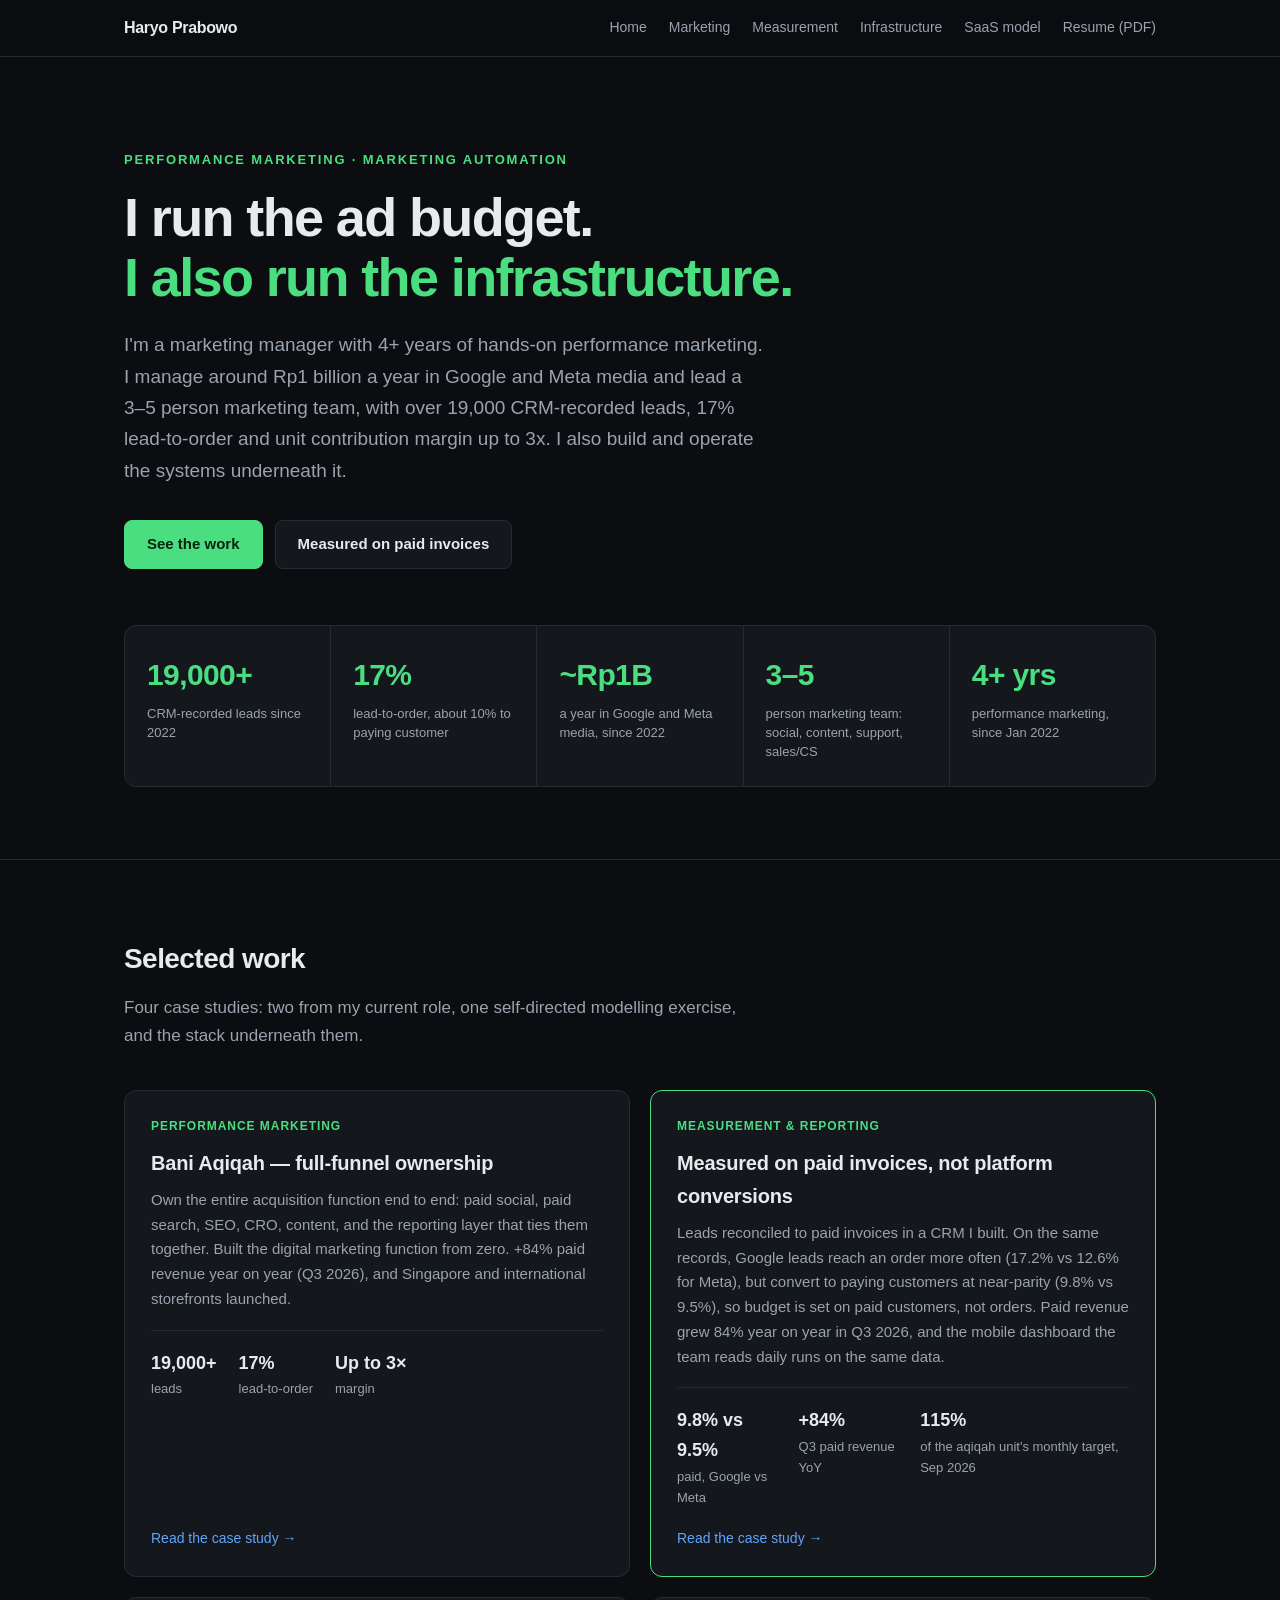
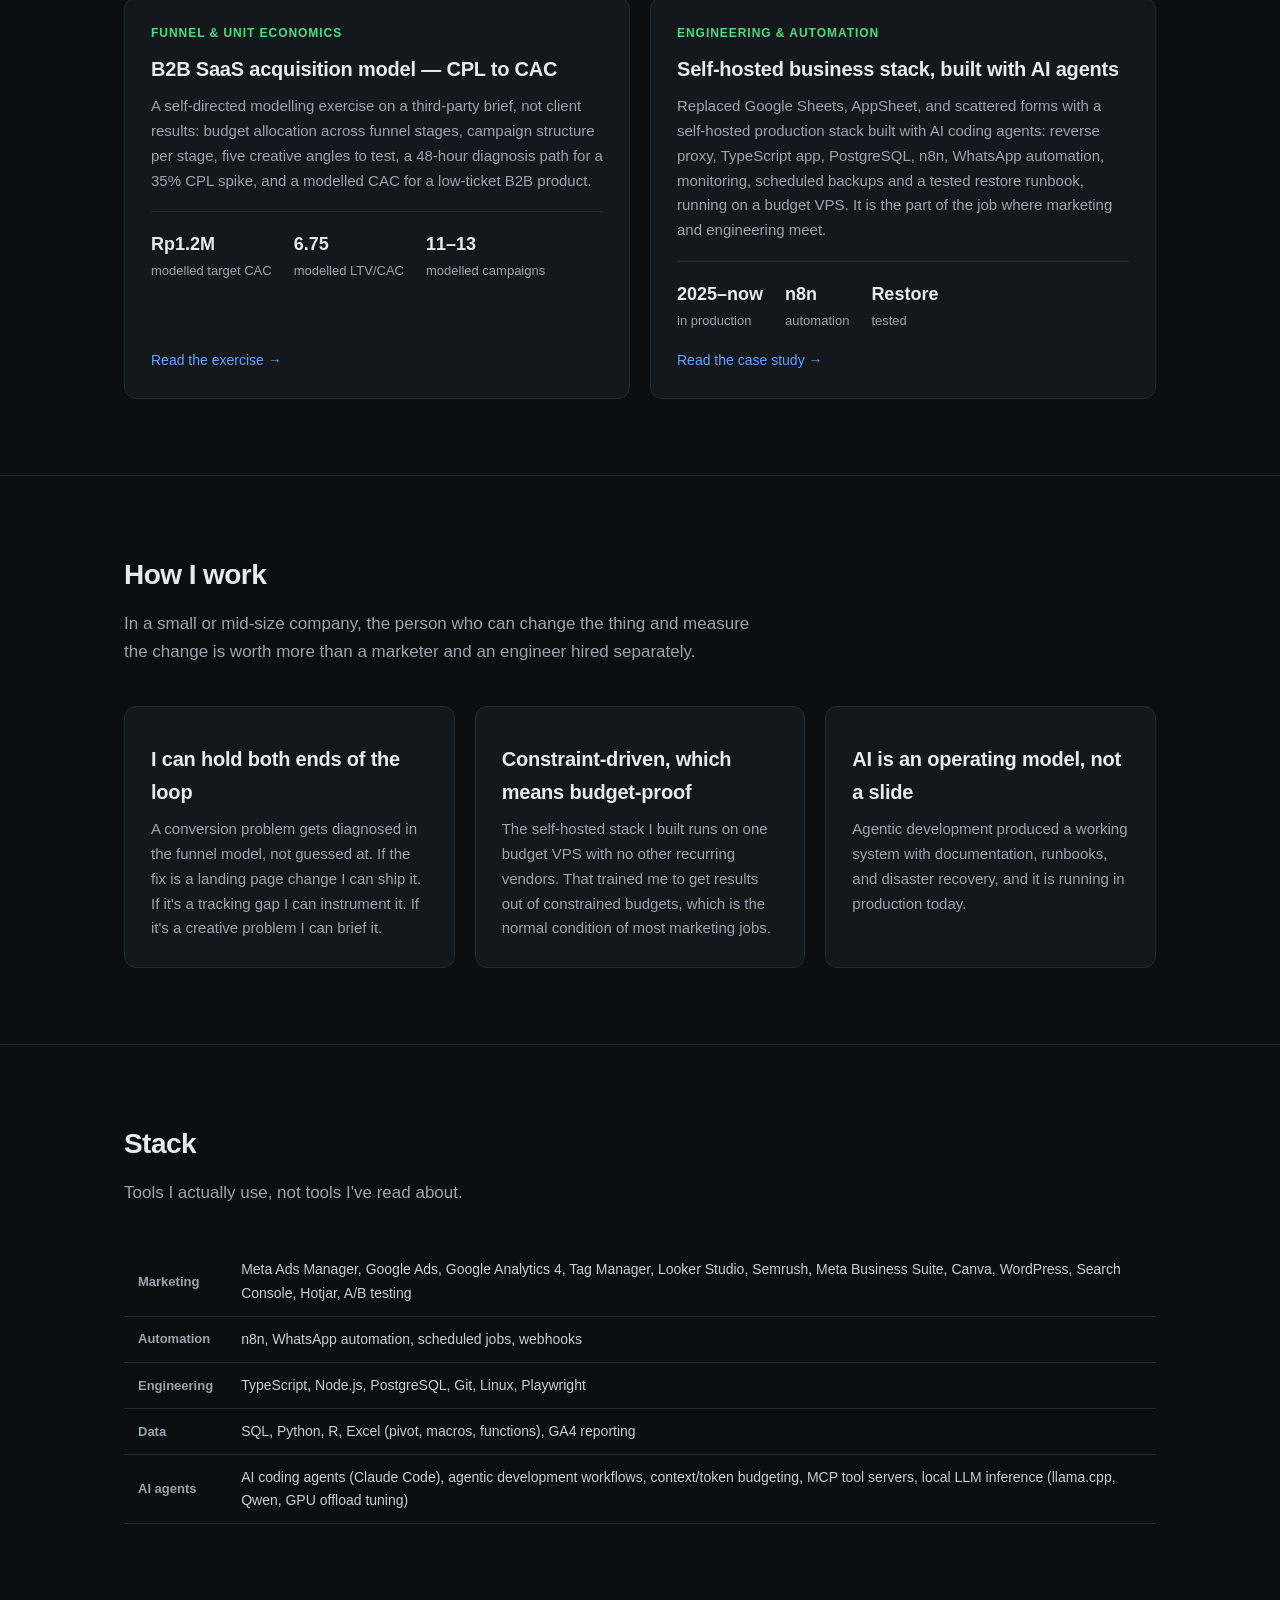
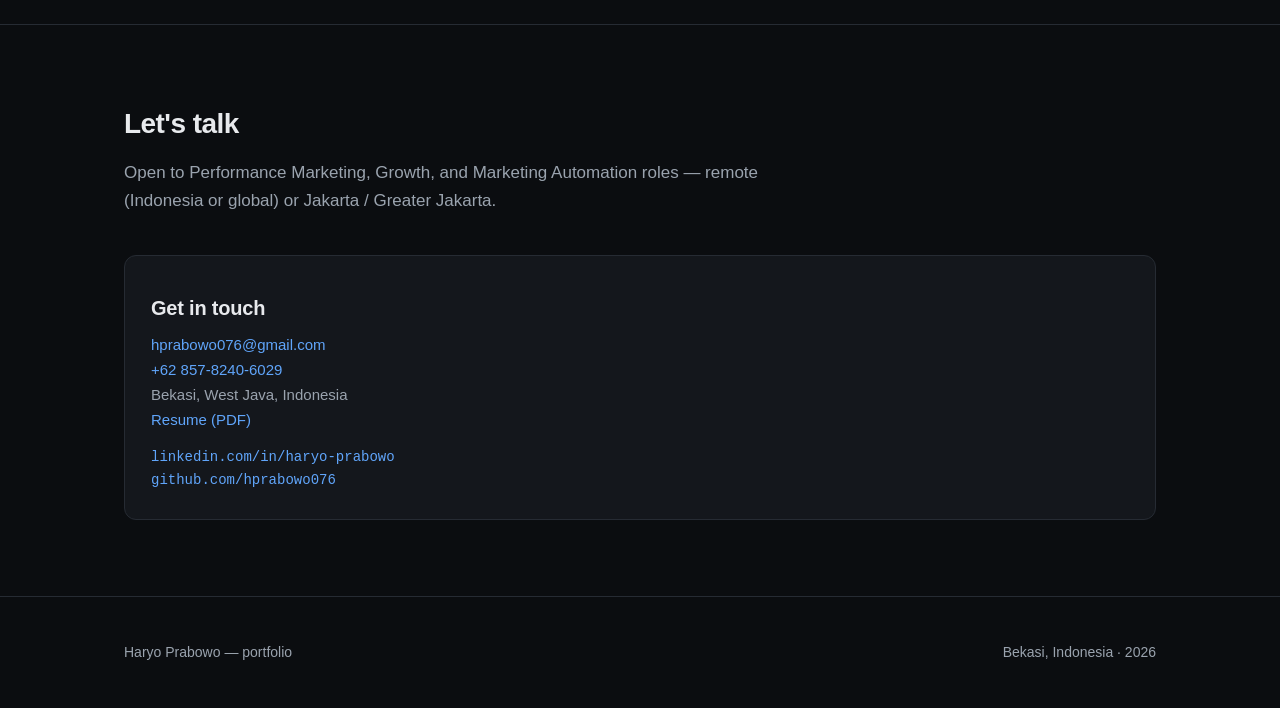
==== commit ed5af0d2: "Apply public-view review: phone nav, How I work copy, KantorKu fixes, resume links and +84% Co-Autho" ====
--- a/index.html
+++ b/index.html
@@ -4,19 +4,19 @@
 <meta charset="utf-8">
 <meta name="viewport" content="width=device-width, initial-scale=1">
 <title>Haryo Prabowo — Performance Marketing Manager who builds the stack</title>
-<meta name="description" content="Performance marketing manager: around Rp1 billion a year in Google and Meta media, over 19,000 CRM-recorded leads since 2022, 17% lead-to-order, a 3–5 person team, and the self-hosted systems underneath it. Growth, performance marketing, and marketing automation.">
+<meta name="description" content="Performance marketing manager: around Rp1 billion a year in Google and Meta media, over 19,000 CRM-recorded leads since 2022, 17% lead-to-order, +84% paid revenue year on year (Q3 2026), a 3–5 person team, and the self-hosted systems underneath it. Growth, performance marketing, and marketing automation.">
 <meta property="og:type" content="website">
 <meta property="og:site_name" content="Haryo Prabowo">
 <meta property="og:title" content="Haryo Prabowo — Performance Marketing Manager who builds the stack">
 <meta property="og:description" content="Around Rp1 billion a year in Google and Meta media, over 19,000 CRM-recorded leads, 17% lead-to-order, and a self-hosted business stack built with AI coding agents. Performance marketing that can also deploy the fix.">
 <meta property="og:url" content="https://hprabowo076.github.io/">
-<meta property="og:image" content="https://hprabowo076.github.io/og-cover.png">
+<meta property="og:image" content="https://hprabowo076.github.io/og-cover.png?v=20261016">
 <meta property="og:image:width" content="1200">
 <meta property="og:image:height" content="630">
 <meta name="twitter:card" content="summary_large_image">
 <meta name="twitter:title" content="Haryo Prabowo — Performance Marketing Manager who builds the stack">
 <meta name="twitter:description" content="Around Rp1 billion a year in Google and Meta media, over 19,000 CRM-recorded leads, 17% lead-to-order, and a self-hosted business stack built with AI coding agents. Performance marketing that can also deploy the fix.">
-<meta name="twitter:image" content="https://hprabowo076.github.io/og-cover.png">
+<meta name="twitter:image" content="https://hprabowo076.github.io/og-cover.png?v=20261016">
 <link rel="icon" href="favicon.svg">
 <link rel="stylesheet" href="style.css">
 </head>
@@ -25,11 +25,12 @@
 <nav><div class="wrap">
   <a class="brand" href="index.html">Haryo Prabowo</a>
   <div class="links">
-    <a href="#work">Work</a>
-    <a href="#stack">Stack</a>
+    <a href="index.html">Home</a>
+    <a href="case-marketing.html">Marketing</a>
+    <a href="case-measurement.html">Measurement</a>
     <a href="case-infrastructure.html">Infrastructure</a>
-    <a href="case-measurement.html">Measurement</a>
-    <a href="#contact">Contact</a>
+    <a href="case-kantorku.html">SaaS model</a>
+    <a href="resume.pdf">Resume (PDF)</a>
   </div>
 </div></nav>
 
@@ -40,11 +41,11 @@
     I'm a marketing manager with 4+ years of hands-on performance marketing. I manage around Rp1 billion a
     year in Google and Meta media and lead a 3&ndash;5 person marketing team, with over 19,000 CRM-recorded
     leads, 17% lead-to-order and unit contribution margin up to 3x. I also build and operate the systems
-    underneath it. Most marketers can read a funnel. I can also deploy it.
+    underneath it.
   </p>
   <div class="cta">
     <a class="btn primary" href="#work">See the work</a>
-    <a class="btn" href="case-infrastructure.html">Read the infrastructure case study</a>
+    <a class="btn" href="case-measurement.html">Measured on paid invoices</a>
   </div>
 
   <div class="metrics">
@@ -61,15 +62,14 @@
   <p class="section-lede">
     Four case studies: two from my current role, one self-directed modelling exercise, and the stack underneath them.
   </p>
-  <div class="cards">
+  <div class="cards two">
 
     <div class="card">
       <div class="tag">Performance Marketing</div>
       <h3>Bani Aqiqah — full-funnel ownership</h3>
       <p>
         Own the entire acquisition function end to end: paid social, paid search, SEO, CRO,
-        content, and the reporting layer that ties them together. Built the digital marketing function from zero, took it to multiple markets, and took media economics from decent
-        returns to a business that could take a bigger budget next quarter.
+        content, and the reporting layer that ties them together. Built the digital marketing function from zero. +84% paid revenue year on year (Q3 2026), and Singapore and international storefronts launched.
       </p>
       <div class="stats">
         <div><b>19,000+</b>leads</div>
@@ -79,7 +79,7 @@
       <a class="more" href="case-marketing.html">Read the case study &rarr;</a>
     </div>
 
-    <div class="card">
+    <div class="card" style="border-color:#4ade80">
       <div class="tag">Measurement &amp; Reporting</div>
       <h3>Measured on paid invoices, not platform conversions</h3>
       <p>
@@ -91,7 +91,7 @@
       <div class="stats">
         <div><b>9.8% vs 9.5%</b>paid, Google vs Meta</div>
         <div><b>+84%</b>Q3 paid revenue YoY</div>
-        <div><b>115%</b>of target, Sep 2026</div>
+        <div><b>115%</b>of the aqiqah unit's monthly target, Sep 2026</div>
       </div>
       <a class="more" href="case-measurement.html">Read the case study &rarr;</a>
     </div>
@@ -107,24 +107,23 @@
       <div class="stats">
         <div><b>Rp1.2M</b>modelled target CAC</div>
         <div><b>6.75</b>modelled LTV/CAC</div>
-        <div><b>11</b>modelled campaigns</div>
+        <div><b>11&ndash;13</b>modelled campaigns</div>
       </div>
       <a class="more" href="case-kantorku.html">Read the exercise &rarr;</a>
     </div>
 
-    <div class="card" id="stack" style="border-color:#4ade80">
+    <div class="card" id="stack">
       <div class="tag">Engineering &amp; Automation</div>
       <h3>Self-hosted business stack, built with AI agents</h3>
       <p>
         Replaced Google Sheets, AppSheet, and scattered forms with a self-hosted production
         stack built with AI coding agents: reverse proxy, TypeScript app, PostgreSQL, n8n,
-        WhatsApp automation, monitoring, scheduled backups and a tested restore runbook, with no spend
-        beyond a budget VPS and a domain. It is the part of the job where marketing and engineering meet.
+        WhatsApp automation, monitoring, scheduled backups and a tested restore runbook, running on a budget VPS. It is the part of the job where marketing and engineering meet.
       </p>
       <div class="stats">
         <div><b>2025&ndash;now</b>in production</div>
         <div><b>n8n</b>automation</div>
-        <div><b>Budget</b>VPS</div>
+        <div><b>Restore</b>tested</div>
       </div>
       <a class="more" href="case-infrastructure.html">Read the case study &rarr;</a>
     </div>
@@ -133,11 +132,10 @@
 </div></section>
 
 <section><div class="wrap">
-  <h2>What I bring that a typical candidate doesn't</h2>
+  <h2>How I work</h2>
   <p class="section-lede">
-    The gap between a marketing manager and an engineer is usually billed as a weakness.
-    In a small or mid-size company it's an unfair advantage, because the person who can
-    change the thing and measure the change is worth more than either hire.
+    In a small or mid-size company, the person who can change the thing and measure
+    the change is worth more than a marketer and an engineer hired separately.
   </p>
   <div class="cards">
     <div class="card">
@@ -145,22 +143,21 @@
       <p>
         A conversion problem gets diagnosed in the funnel model, not guessed at. If the fix
         is a landing page change I can ship it. If it's a tracking gap I can instrument it.
-        If it's a creative problem I can brief it. Most agencies hand you a deck instead.
+        If it's a creative problem I can brief it.
       </p>
     </div>
     <div class="card">
       <h3>Constraint-driven, which means budget-proof</h3>
       <p>
-        The self-hosted stack I built runs on one small, budget-class server with no spend beyond a budget VPS and a domain. That trained me to get results out of constrained budgets — which is the
-        actual condition of most marketing jobs, regardless of what the JD says.
+        The self-hosted stack I built runs on one budget VPS with no other recurring vendors. That trained me to get results out of constrained budgets, which is the
+        normal condition of most marketing jobs.
       </p>
     </div>
     <div class="card">
       <h3>AI is an operating model, not a slide</h3>
       <p>
         Agentic development produced a working system
-        with documentation, runbooks, and disaster recovery. I don't just believe AI works — I
-        have the running instance to show you.
+        with documentation, runbooks, and disaster recovery, and it is running in production today.
       </p>
     </div>
   </div>
@@ -173,8 +170,8 @@
     <tr><th>Marketing</th><td>Meta Ads Manager, Google Ads, Google Analytics 4, Tag Manager, Looker Studio, Semrush, Meta Business Suite, Canva, WordPress, Search Console, Hotjar, A/B testing</td></tr>
     <tr><th>Automation</th><td>n8n, WhatsApp automation, scheduled jobs, webhooks</td></tr>
     <tr><th>Engineering</th><td>TypeScript, Node.js, PostgreSQL, Git, Linux, Playwright</td></tr>
-    <tr><th>Data</th><td>SQL, Python, R, SPSS, SmartPLS, Excel (pivot, macros, functions), GA4 reporting</td></tr>
-    <tr><th>AI agents</th><td>Agentic development workflows, context/token budgeting, MCP tool servers, local LLM inference (llama.cpp, Qwen, GPU offload tuning)</td></tr>
+    <tr><th>Data</th><td>SQL, Python, R, Excel (pivot, macros, functions), GA4 reporting</td></tr>
+    <tr><th>AI agents</th><td>AI coding agents (Claude Code), agentic development workflows, context/token budgeting, MCP tool servers, local LLM inference (llama.cpp, Qwen, GPU offload tuning)</td></tr>
   </table>
 </div></section>
 
@@ -190,11 +187,12 @@
       <p>
         <a href="mailto:hprabowo076@gmail.com">hprabowo076@gmail.com</a><br>
         <a href="tel:+6285782406029">+62 857-8240-6029</a><br>
-        Bekasi, West Java, Indonesia
+        Bekasi, West Java, Indonesia<br>
+        <a href="resume.pdf">Resume (PDF)</a>
       </p>
       <p class="mono" style="margin-top:14px; font-size:14px">
-        linkedin.com/in/haryo-prabowo<br>
-        github.com/hprabowo076
+        <a href="https://linkedin.com/in/haryo-prabowo">linkedin.com/in/haryo-prabowo</a><br>
+        <a href="https://github.com/hprabowo076">github.com/hprabowo076</a>
       </p>
     </div>
   </div>
--- a/style.css
+++ b/style.css
@@ -115,6 +115,20 @@
 footer { padding: 44px 0; color: var(--muted); font-size: 14px; }
 footer .wrap { display: flex; justify-content: space-between; flex-wrap: wrap; gap: 12px; }
 
+img { max-width: 100%; height: auto; }
+table { display: block; overflow-x: auto; }
+.cards.two { grid-template-columns: repeat(2, 1fr); }
+
+@media (max-width: 640px) {
+  .cards.two { grid-template-columns: 1fr; }
+}
+
+@media (max-width: 600px) {
+  nav .wrap { flex-wrap: wrap; height: auto; padding-top: 8px; padding-bottom: 8px; row-gap: 4px; }
+  nav .brand { white-space: nowrap; font-size: 15px; }
+  nav .links { flex-wrap: wrap; gap: 4px 12px; font-size: 12.5px; }
+}
+
 @media (max-width: 640px) {
   nav .links { gap: 14px; font-size: 13px; }
   header.hero { padding: 60px 0 48px; }
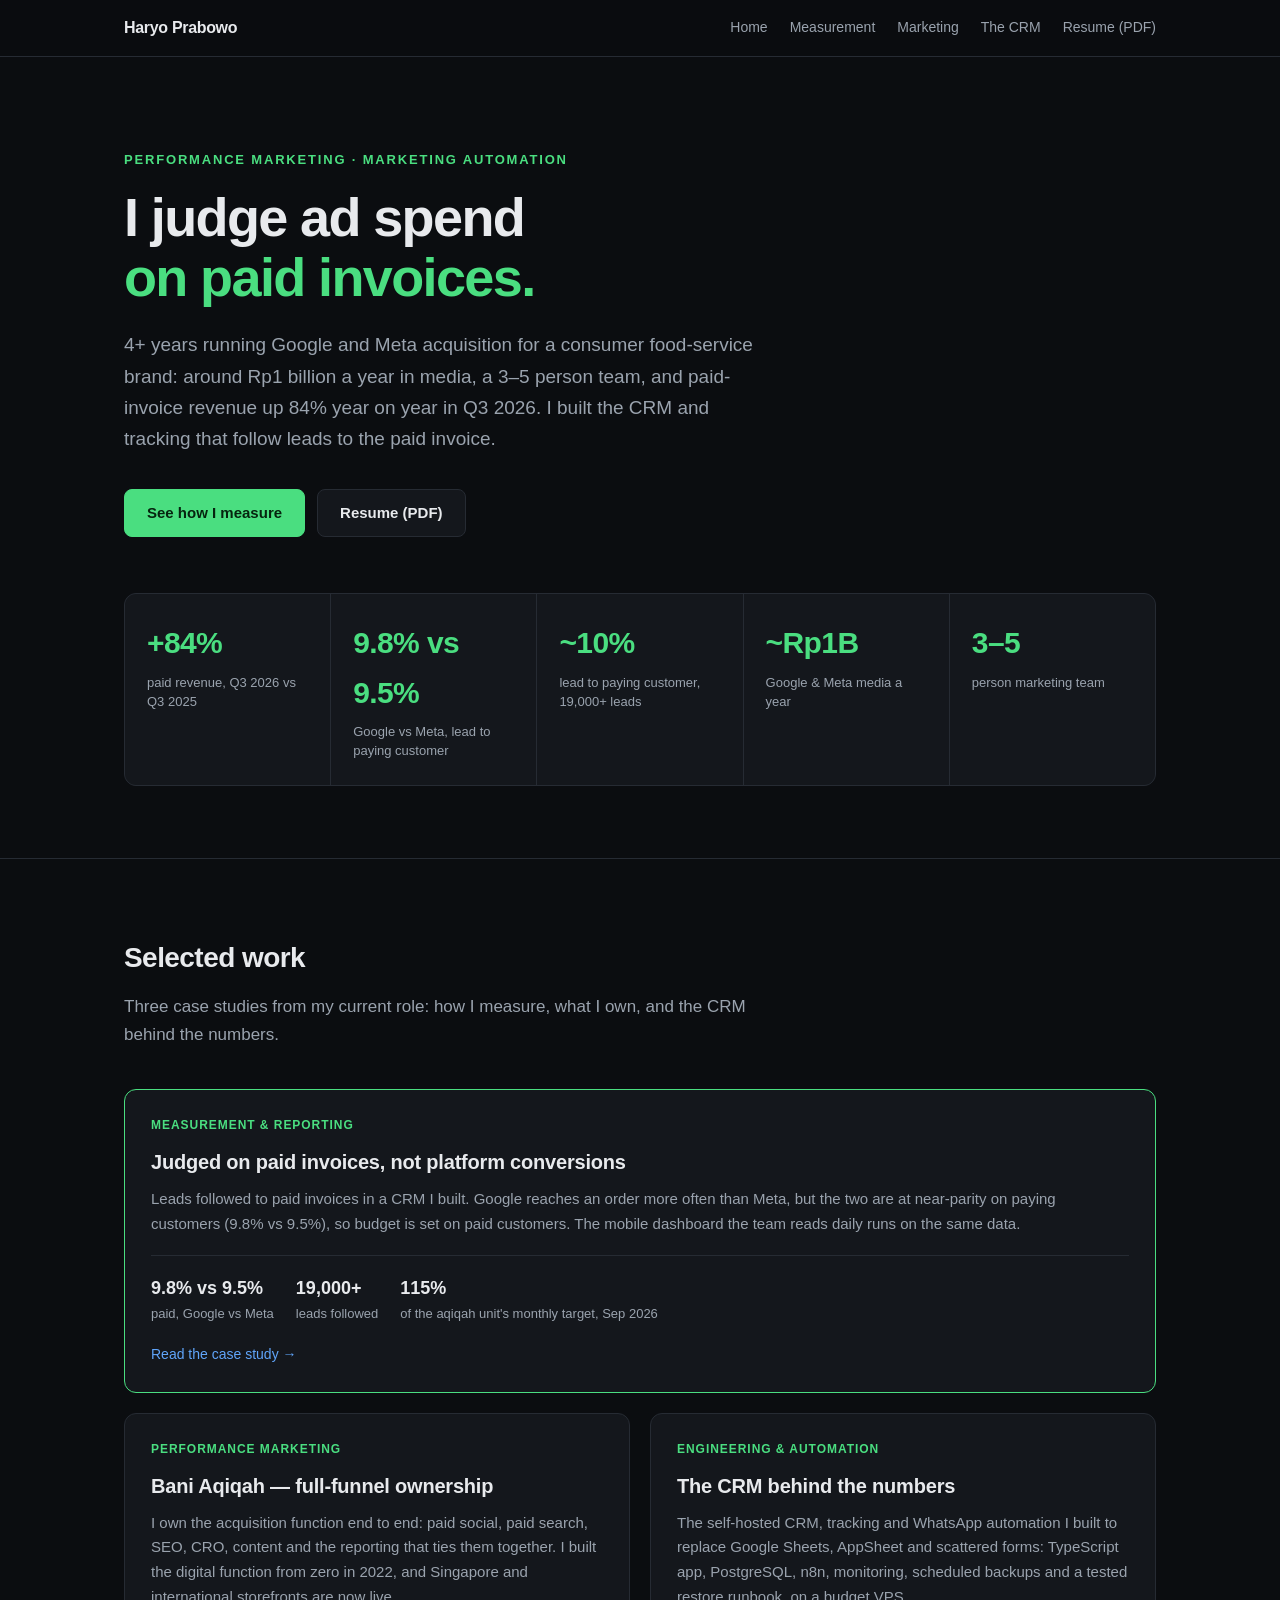
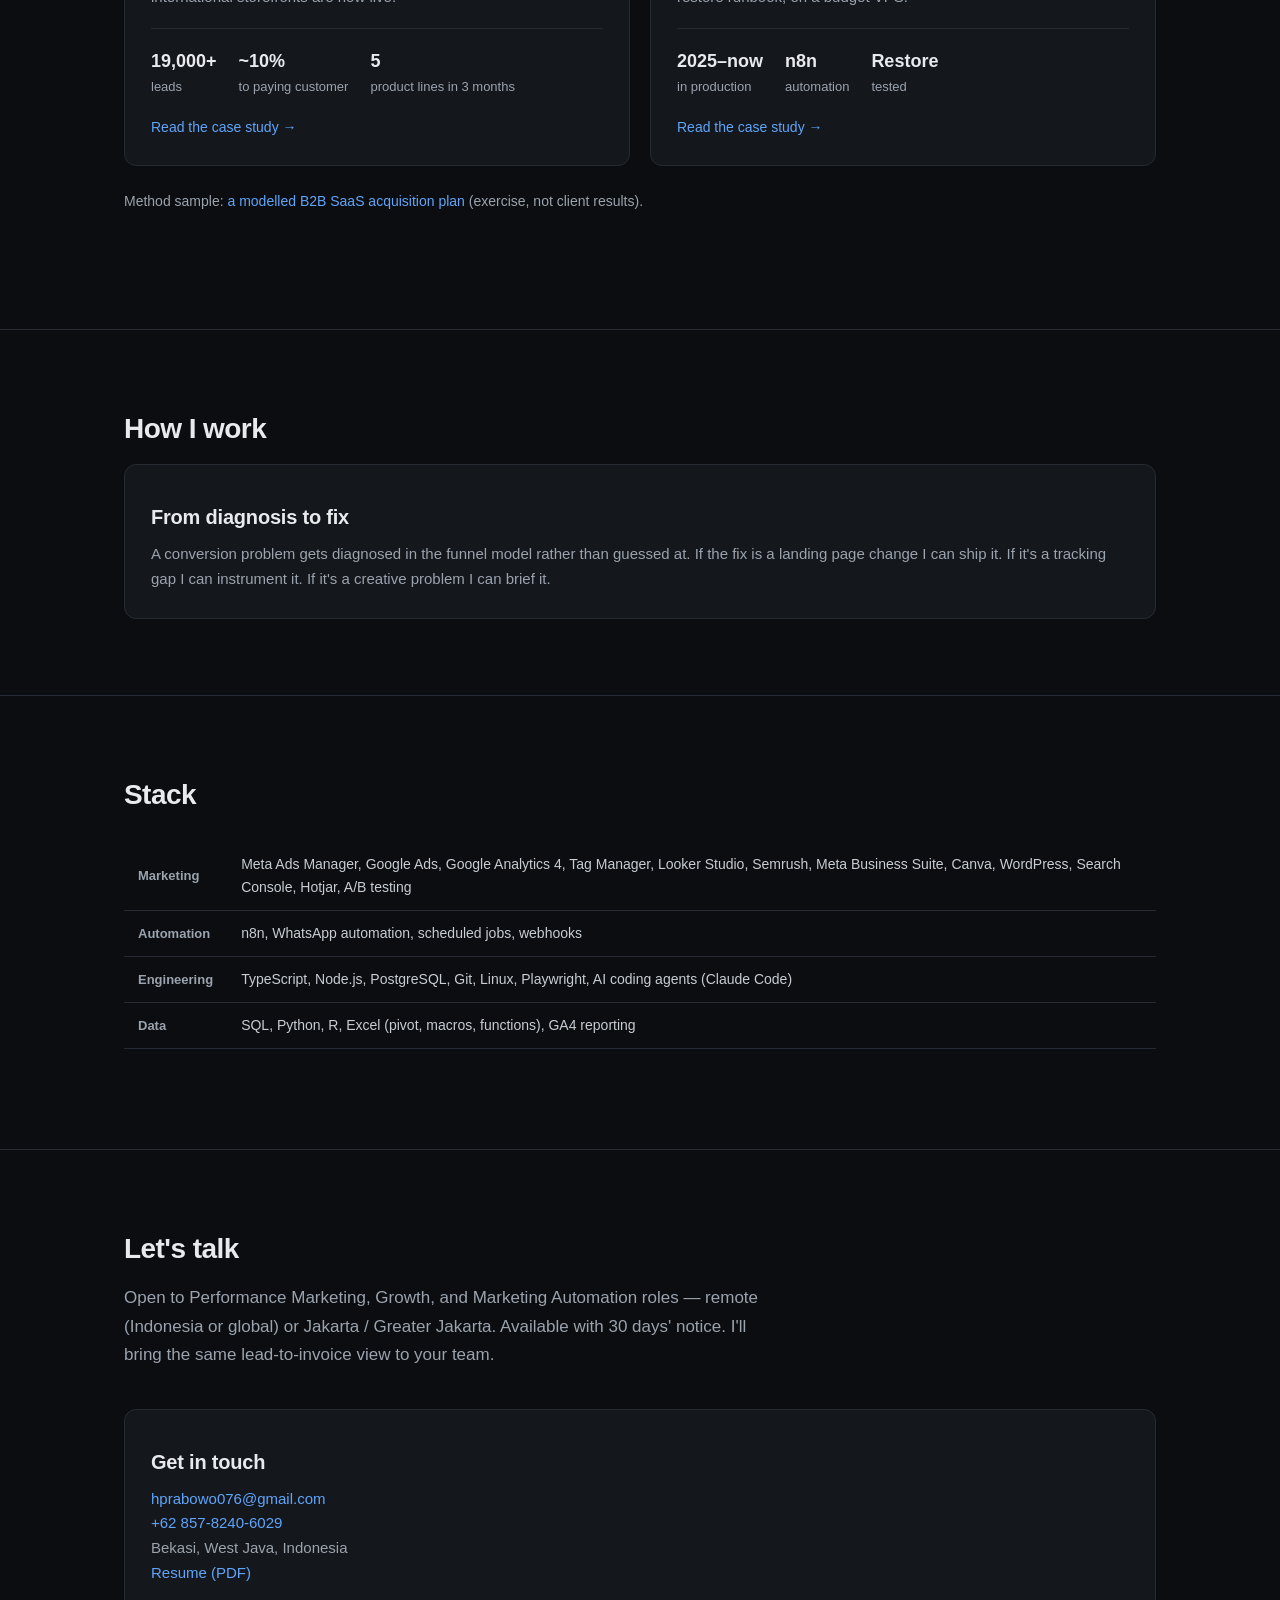
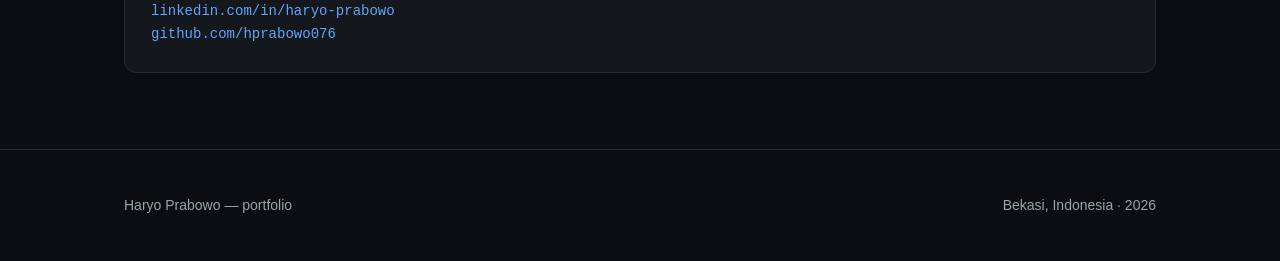
==== commit b00b8b22: "Lead story: judge ad spend on paid invoices; demote extras; case-page next steps Co-Authored-By: Cla" ====
--- a/index.html
+++ b/index.html
@@ -3,19 +3,19 @@
 <head>
 <meta charset="utf-8">
 <meta name="viewport" content="width=device-width, initial-scale=1">
-<title>Haryo Prabowo — Performance Marketing Manager who builds the stack</title>
-<meta name="description" content="Performance marketing manager: around Rp1 billion a year in Google and Meta media, over 19,000 CRM-recorded leads since 2022, 17% lead-to-order, +84% paid revenue year on year (Q3 2026), a 3–5 person team, and the self-hosted systems underneath it. Growth, performance marketing, and marketing automation.">
+<title>Haryo Prabowo — I judge ad spend on paid invoices</title>
+<meta name="description" content="Performance marketing manager (4+ years) running Google and Meta for a consumer food-service brand in Indonesia: around Rp1 billion a year in media, a 3–5 person team, paid-invoice revenue up 84% year on year in Q3 2026. I built the CRM and tracking that follow leads to the paid invoice.">
 <meta property="og:type" content="website">
 <meta property="og:site_name" content="Haryo Prabowo">
-<meta property="og:title" content="Haryo Prabowo — Performance Marketing Manager who builds the stack">
-<meta property="og:description" content="Around Rp1 billion a year in Google and Meta media, over 19,000 CRM-recorded leads, 17% lead-to-order, and a self-hosted business stack built with AI coding agents. Performance marketing that can also deploy the fix.">
+<meta property="og:title" content="Haryo Prabowo — I judge ad spend on paid invoices">
+<meta property="og:description" content="Around Rp1 billion a year in Google and Meta media, paid-invoice revenue up 84% year on year (Q3 2026), and Google vs Meta leads at near-parity on paying customers (9.8% vs 9.5%). I built the CRM and tracking that follow leads to the paid invoice.">
 <meta property="og:url" content="https://hprabowo076.github.io/">
 <meta property="og:image" content="https://hprabowo076.github.io/og-cover.png?v=20261016">
 <meta property="og:image:width" content="1200">
 <meta property="og:image:height" content="630">
 <meta name="twitter:card" content="summary_large_image">
-<meta name="twitter:title" content="Haryo Prabowo — Performance Marketing Manager who builds the stack">
-<meta name="twitter:description" content="Around Rp1 billion a year in Google and Meta media, over 19,000 CRM-recorded leads, 17% lead-to-order, and a self-hosted business stack built with AI coding agents. Performance marketing that can also deploy the fix.">
+<meta name="twitter:title" content="Haryo Prabowo — I judge ad spend on paid invoices">
+<meta name="twitter:description" content="Around Rp1 billion a year in Google and Meta media, paid-invoice revenue up 84% year on year (Q3 2026), and Google vs Meta leads at near-parity on paying customers (9.8% vs 9.5%). I built the CRM and tracking that follow leads to the paid invoice.">
 <meta name="twitter:image" content="https://hprabowo076.github.io/og-cover.png?v=20261016">
 <link rel="icon" href="favicon.svg">
 <link rel="stylesheet" href="style.css">
@@ -26,99 +26,81 @@
   <a class="brand" href="index.html">Haryo Prabowo</a>
   <div class="links">
     <a href="index.html">Home</a>
+    <a href="case-measurement.html">Measurement</a>
     <a href="case-marketing.html">Marketing</a>
-    <a href="case-measurement.html">Measurement</a>
-    <a href="case-infrastructure.html">Infrastructure</a>
-    <a href="case-kantorku.html">SaaS model</a>
+    <a href="case-infrastructure.html">The CRM</a>
     <a href="resume.pdf">Resume (PDF)</a>
   </div>
 </div></nav>
 
 <header class="hero"><div class="wrap">
   <div class="eyebrow">Performance Marketing · Marketing Automation</div>
-  <h1>I run the ad budget.<br><em>I also run the infrastructure.</em></h1>
+  <h1>I judge ad spend<br><em>on paid invoices.</em></h1>
   <p class="sub">
-    I'm a marketing manager with 4+ years of hands-on performance marketing. I manage around Rp1 billion a
-    year in Google and Meta media and lead a 3&ndash;5 person marketing team, with over 19,000 CRM-recorded
-    leads, 17% lead-to-order and unit contribution margin up to 3x. I also build and operate the systems
-    underneath it.
+    4+ years running Google and Meta acquisition for a consumer food-service brand: around Rp1 billion a year
+    in media, a 3&ndash;5 person team, and paid-invoice revenue up 84% year on year in Q3 2026. I built the CRM
+    and tracking that follow leads to the paid invoice.
   </p>
   <div class="cta">
-    <a class="btn primary" href="#work">See the work</a>
-    <a class="btn" href="case-measurement.html">Measured on paid invoices</a>
+    <a class="btn primary" href="case-measurement.html">See how I measure</a>
+    <a class="btn" href="resume.pdf">Resume (PDF)</a>
   </div>
 
   <div class="metrics">
-    <div class="metric"><div class="n">19,000+</div><div class="l">CRM-recorded leads since 2022</div></div>
-    <div class="metric"><div class="n">17%</div><div class="l">lead-to-order, about 10% to paying customer</div></div>
-    <div class="metric"><div class="n">~Rp1B</div><div class="l">a year in Google and Meta media, since 2022</div></div>
-    <div class="metric"><div class="n">3&ndash;5</div><div class="l">person marketing team: social, content, support, sales/CS</div></div>
-    <div class="metric"><div class="n">4+ yrs</div><div class="l">performance marketing, since Jan 2022</div></div>
+    <div class="metric"><div class="n">+84%</div><div class="l">paid revenue, Q3 2026 vs Q3 2025</div></div>
+    <div class="metric"><div class="n">9.8% vs 9.5%</div><div class="l">Google vs Meta, lead to paying customer</div></div>
+    <div class="metric"><div class="n">~10%</div><div class="l">lead to paying customer, 19,000+ leads</div></div>
+    <div class="metric"><div class="n">~Rp1B</div><div class="l">Google &amp; Meta media a year</div></div>
+    <div class="metric"><div class="n">3&ndash;5</div><div class="l">person marketing team</div></div>
   </div>
 </div></header>
 
 <section id="work"><div class="wrap">
   <h2>Selected work</h2>
   <p class="section-lede">
-    Four case studies: two from my current role, one self-directed modelling exercise, and the stack underneath them.
+    Three case studies from my current role: how I measure, what I own, and the CRM behind the numbers.
   </p>
   <div class="cards two">
 
-    <div class="card">
-      <div class="tag">Performance Marketing</div>
-      <h3>Bani Aqiqah — full-funnel ownership</h3>
+    <div class="card" style="border-color:#4ade80; grid-column:1 / -1">
+      <div class="tag">Measurement &amp; Reporting</div>
+      <h3>Judged on paid invoices, not platform conversions</h3>
       <p>
-        Own the entire acquisition function end to end: paid social, paid search, SEO, CRO,
-        content, and the reporting layer that ties them together. Built the digital marketing function from zero. +84% paid revenue year on year (Q3 2026), and Singapore and international storefronts launched.
-      </p>
-      <div class="stats">
-        <div><b>19,000+</b>leads</div>
-        <div><b>17%</b>lead-to-order</div>
-        <div><b>Up to 3&times;</b>margin</div>
-      </div>
-      <a class="more" href="case-marketing.html">Read the case study &rarr;</a>
-    </div>
-
-    <div class="card" style="border-color:#4ade80">
-      <div class="tag">Measurement &amp; Reporting</div>
-      <h3>Measured on paid invoices, not platform conversions</h3>
-      <p>
-        Leads reconciled to paid invoices in a CRM I built. On the same records, Google
-        leads reach an order more often (17.2% vs 12.6% for Meta), but convert to paying customers at
-        near-parity (9.8% vs 9.5%), so budget is set on paid customers, not orders. Paid revenue grew 84% year on year in
-        Q3 2026, and the mobile dashboard the team reads daily runs on the same data.
+        Leads followed to paid invoices in a CRM I built. Google reaches an order more often than Meta, but
+        the two are at near-parity on paying customers (9.8% vs 9.5%), so budget is set on paid customers.
+        The mobile dashboard the team reads daily runs on the same data.
       </p>
       <div class="stats">
         <div><b>9.8% vs 9.5%</b>paid, Google vs Meta</div>
-        <div><b>+84%</b>Q3 paid revenue YoY</div>
+        <div><b>19,000+</b>leads followed</div>
         <div><b>115%</b>of the aqiqah unit's monthly target, Sep 2026</div>
       </div>
       <a class="more" href="case-measurement.html">Read the case study &rarr;</a>
     </div>
 
     <div class="card">
-      <div class="tag">Funnel &amp; Unit Economics</div>
-      <h3>B2B SaaS acquisition model — CPL to CAC</h3>
+      <div class="tag">Performance Marketing</div>
+      <h3>Bani Aqiqah — full-funnel ownership</h3>
       <p>
-        A self-directed modelling exercise on a third-party brief, not client results: budget allocation
-        across funnel stages, campaign structure per stage, five creative angles to test, a 48-hour
-        diagnosis path for a 35% CPL spike, and a modelled CAC for a low-ticket B2B product.
+        I own the acquisition function end to end: paid social, paid search, SEO, CRO, content and the
+        reporting that ties them together. I built the digital function from zero in 2022, and
+        Singapore and international storefronts are now live.
       </p>
       <div class="stats">
-        <div><b>Rp1.2M</b>modelled target CAC</div>
-        <div><b>6.75</b>modelled LTV/CAC</div>
-        <div><b>11&ndash;13</b>modelled campaigns</div>
+        <div><b>19,000+</b>leads</div>
+        <div><b>~10%</b>to paying customer</div>
+        <div><b>5</b>product lines in 3 months</div>
       </div>
-      <a class="more" href="case-kantorku.html">Read the exercise &rarr;</a>
+      <a class="more" href="case-marketing.html">Read the case study &rarr;</a>
     </div>
 
     <div class="card" id="stack">
       <div class="tag">Engineering &amp; Automation</div>
-      <h3>Self-hosted business stack, built with AI agents</h3>
+      <h3>The CRM behind the numbers</h3>
       <p>
-        Replaced Google Sheets, AppSheet, and scattered forms with a self-hosted production
-        stack built with AI coding agents: reverse proxy, TypeScript app, PostgreSQL, n8n,
-        WhatsApp automation, monitoring, scheduled backups and a tested restore runbook, running on a budget VPS. It is the part of the job where marketing and engineering meet.
+        The self-hosted CRM, tracking and WhatsApp automation I built to replace Google Sheets, AppSheet and
+        scattered forms: TypeScript app, PostgreSQL, n8n, monitoring, scheduled backups and a tested restore
+        runbook, on a budget VPS.
       </p>
       <div class="stats">
         <div><b>2025&ndash;now</b>in production</div>
@@ -129,35 +111,20 @@
     </div>
 
   </div>
+  <p class="section-lede" style="margin-top:24px; font-size:14px">
+    Method sample: <a href="case-kantorku.html">a modelled B2B SaaS acquisition plan</a> (exercise, not client results).
+  </p>
 </div></section>
 
 <section><div class="wrap">
   <h2>How I work</h2>
-  <p class="section-lede">
-    In a small or mid-size company, the person who can change the thing and measure
-    the change is worth more than a marketer and an engineer hired separately.
-  </p>
   <div class="cards">
     <div class="card">
-      <h3>I can hold both ends of the loop</h3>
+      <h3>From diagnosis to fix</h3>
       <p>
-        A conversion problem gets diagnosed in the funnel model, not guessed at. If the fix
+        A conversion problem gets diagnosed in the funnel model rather than guessed at. If the fix
         is a landing page change I can ship it. If it's a tracking gap I can instrument it.
         If it's a creative problem I can brief it.
-      </p>
-    </div>
-    <div class="card">
-      <h3>Constraint-driven, which means budget-proof</h3>
-      <p>
-        The self-hosted stack I built runs on one budget VPS with no other recurring vendors. That trained me to get results out of constrained budgets, which is the
-        normal condition of most marketing jobs.
-      </p>
-    </div>
-    <div class="card">
-      <h3>AI is an operating model, not a slide</h3>
-      <p>
-        Agentic development produced a working system
-        with documentation, runbooks, and disaster recovery, and it is running in production today.
       </p>
     </div>
   </div>
@@ -165,13 +132,11 @@
 
 <section><div class="wrap">
   <h2>Stack</h2>
-  <p class="section-lede">Tools I actually use, not tools I've read about.</p>
   <table>
     <tr><th>Marketing</th><td>Meta Ads Manager, Google Ads, Google Analytics 4, Tag Manager, Looker Studio, Semrush, Meta Business Suite, Canva, WordPress, Search Console, Hotjar, A/B testing</td></tr>
     <tr><th>Automation</th><td>n8n, WhatsApp automation, scheduled jobs, webhooks</td></tr>
-    <tr><th>Engineering</th><td>TypeScript, Node.js, PostgreSQL, Git, Linux, Playwright</td></tr>
+    <tr><th>Engineering</th><td>TypeScript, Node.js, PostgreSQL, Git, Linux, Playwright, AI coding agents (Claude Code)</td></tr>
     <tr><th>Data</th><td>SQL, Python, R, Excel (pivot, macros, functions), GA4 reporting</td></tr>
-    <tr><th>AI agents</th><td>AI coding agents (Claude Code), agentic development workflows, context/token budgeting, MCP tool servers, local LLM inference (llama.cpp, Qwen, GPU offload tuning)</td></tr>
   </table>
 </div></section>
 
@@ -179,7 +144,8 @@
   <h2>Let's talk</h2>
   <p class="section-lede">
     Open to Performance Marketing, Growth, and Marketing Automation roles — remote
-    (Indonesia or global) or Jakarta / Greater Jakarta.
+    (Indonesia or global) or Jakarta / Greater Jakarta. Available with 30 days' notice.
+    I'll bring the same lead-to-invoice view to your team.
   </p>
   <div class="cards">
     <div class="card">
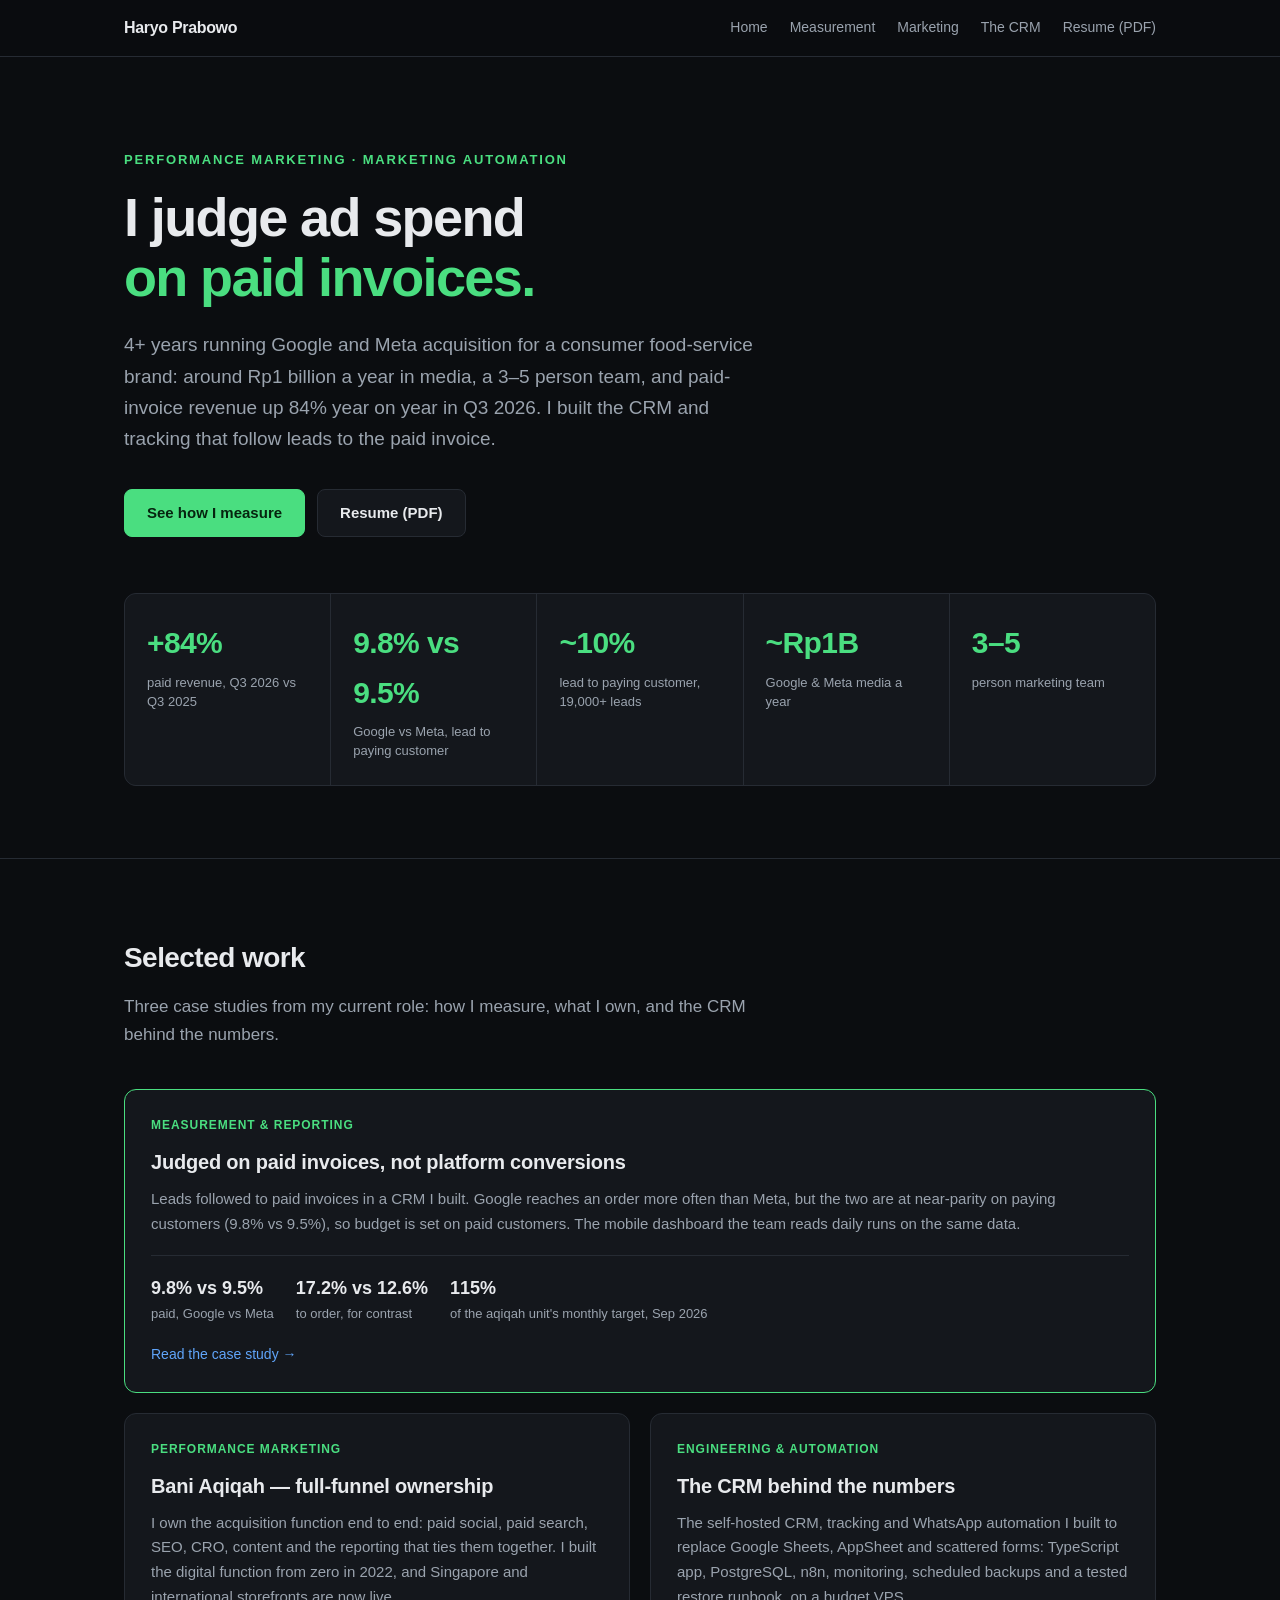
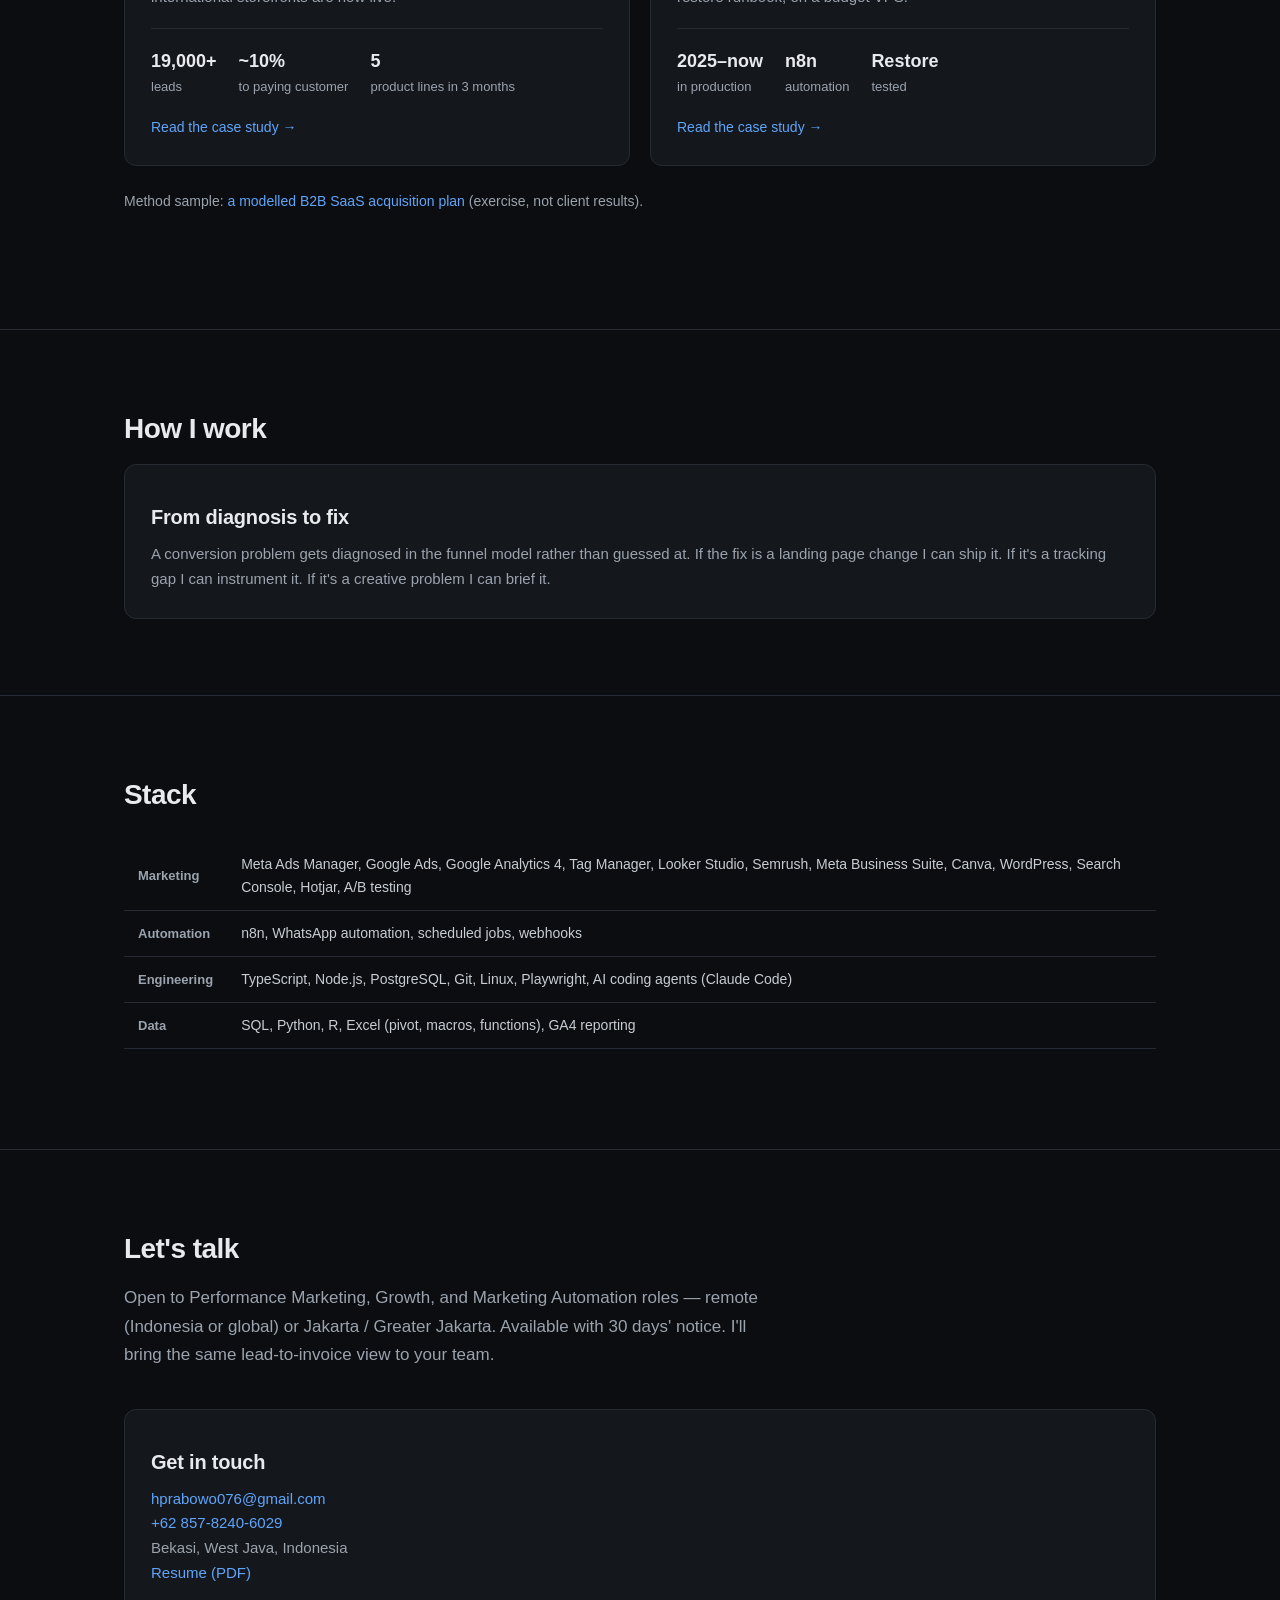
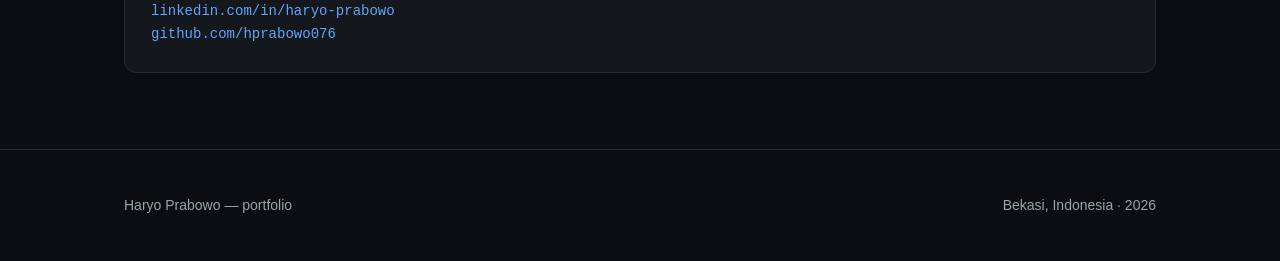
==== commit f70e528e: "Fix margin sentence and measurement lesson wording Co-Authored-By: Claude Opus 5.5 <noreply@anthropi" ====
--- a/index.html
+++ b/index.html
@@ -72,7 +72,7 @@
       </p>
       <div class="stats">
         <div><b>9.8% vs 9.5%</b>paid, Google vs Meta</div>
-        <div><b>19,000+</b>leads followed</div>
+        <div><b>17.2% vs 12.6%</b>to order, for contrast</div>
         <div><b>115%</b>of the aqiqah unit's monthly target, Sep 2026</div>
       </div>
       <a class="more" href="case-measurement.html">Read the case study &rarr;</a>
